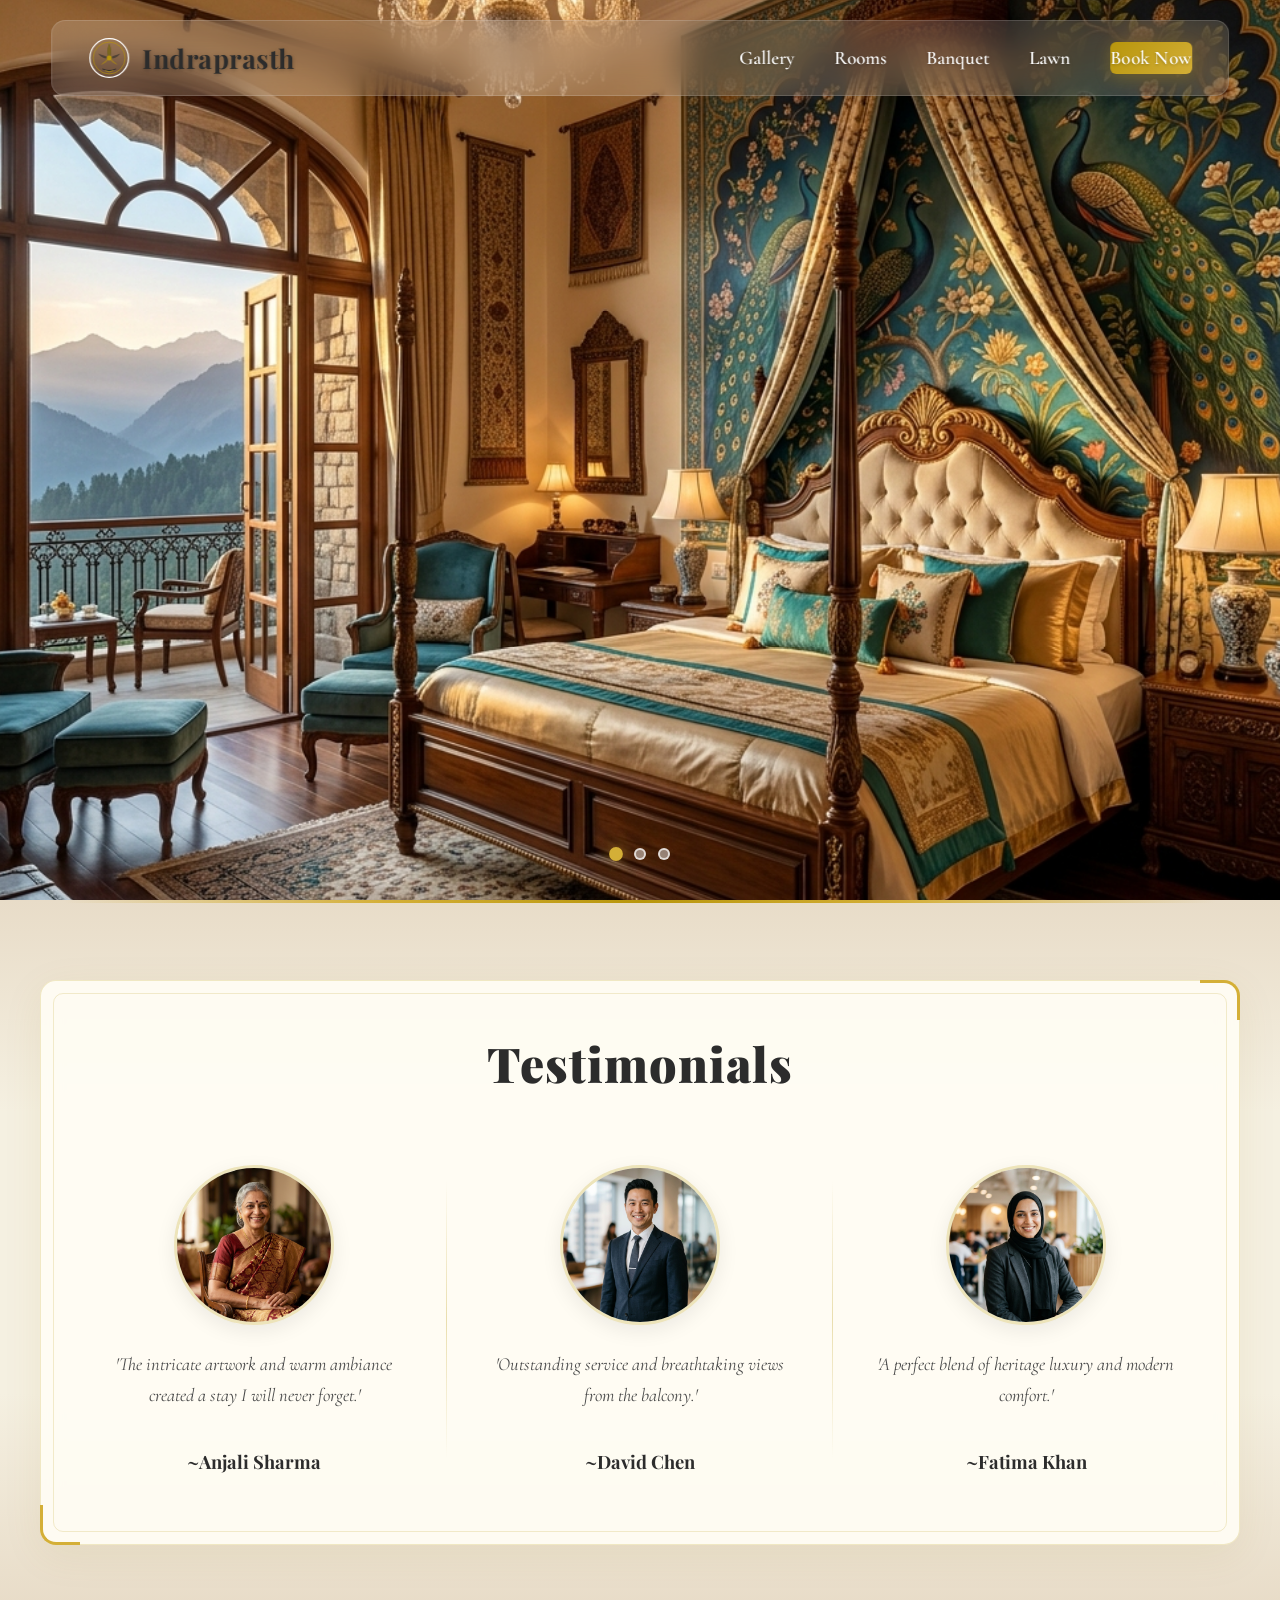
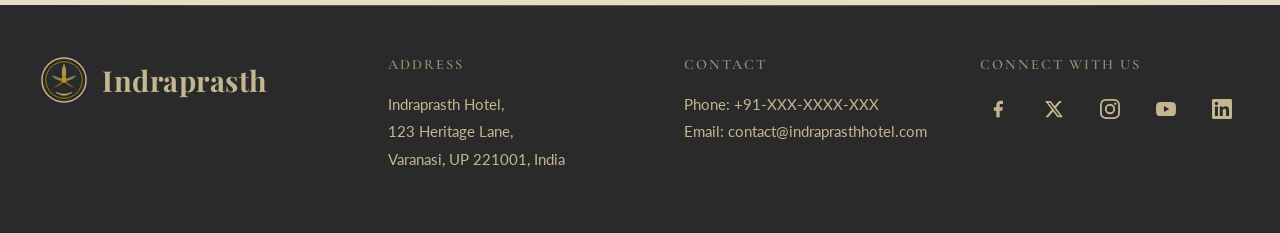
==== index.html @ cf952c45 "first code upload" ====
<!DOCTYPE html>
<html lang="en">
<head>
    <meta charset="UTF-8">
    <meta name="viewport" content="width=device-width, initial-scale=1.0">
    <meta name="description" content="Indraprasth Hotel, Varanasi - Experience heritage luxury with breathtaking views, exquisite rooms and world-class hospitality.">
    <title>Indraprasth Hotel | Heritage Luxury in Varanasi</title>
    <link rel="stylesheet" href="styles.css">
</head>
<body>

    <!-- ============================================
         NAVBAR - Fixed on all pages
         ============================================ -->
    <nav class="navbar navbar-transparent" id="mainNavbar">
        <a href="index.html" class="navbar-logo">
            <!-- Logo Icon - Indraprasth lotus/peacock emblem SVG -->
            <svg class="logo-icon" viewBox="0 0 50 50" fill="none" xmlns="http://www.w3.org/2000/svg">
                <circle cx="25" cy="25" r="23" stroke="#2c2c2c" stroke-width="1.5" fill="none"/>
                <circle cx="25" cy="25" r="19" stroke="#b8960c" stroke-width="0.8" fill="none"/>
                <!-- Lotus petals -->
                <path d="M25 8 C25 8, 20 18, 25 25 C30 18, 25 8, 25 8Z" fill="#2c2c2c" opacity="0.8"/>
                <path d="M25 8 C25 8, 30 18, 25 25 C20 18, 25 8, 25 8Z" fill="#b8960c" opacity="0.5"/>
                <path d="M12 20 C12 20, 20 22, 25 25 C18 28, 12 20, 12 20Z" fill="#2c2c2c" opacity="0.6"/>
                <path d="M38 20 C38 20, 30 22, 25 25 C32 28, 38 20, 38 20Z" fill="#2c2c2c" opacity="0.6"/>
                <path d="M15 33 C15 33, 20 28, 25 25 C22 32, 15 33, 15 33Z" fill="#b8960c" opacity="0.5"/>
                <path d="M35 33 C35 33, 30 28, 25 25 C28 32, 35 33, 35 33Z" fill="#b8960c" opacity="0.5"/>
                <circle cx="25" cy="25" r="3" fill="#b8960c"/>
                <!-- Base arc -->
                <path d="M17 38 Q25 42 33 38" stroke="#2c2c2c" stroke-width="1.2" fill="none"/>
                <path d="M20 40 Q25 43 30 40" stroke="#b8960c" stroke-width="0.8" fill="none"/>
            </svg>
            <span class="logo-text">Indraprasth</span>
        </a>
        <div class="navbar-links" id="navLinks">
            <a href="gallery.html">Gallery</a>
            <a href="rooms.html">Rooms</a>
            <a href="#">Banquet</a>
            <a href="#">Lawn</a>
            <a href="#" class="btn-book-now">Book Now</a>
        </div>
        <div class="navbar-toggle" id="navToggle" onclick="toggleMenu()">
            <span></span>
            <span></span>
            <span></span>
        </div>
    </nav>

    <!-- ============================================
         HERO SECTION - Background Image Slideshow
         ============================================ -->
    <section class="hero" id="hero">
        <div class="hero-slideshow">
            <!-- Hero Background Image 1: Luxury hotel room with peacock mural (hero_bg_1.png) -->
            <div class="hero-slide active">
                <img src="images/hero_bg_1.png" alt="Luxury Hotel Room">
            </div>
            <!-- Hero Background Image 2: Grand hotel lobby with arched corridors (hero_bg_2.png) -->
            <div class="hero-slide">
                <img src="images/hero_bg_2.png" alt="Grand Hotel Lobby">
            </div>
            <!-- Hero Background Image 3: Palace hotel exterior at twilight (hero_bg_3.png) -->
            <div class="hero-slide">
                <img src="images/hero_bg_3.png" alt="Palace Hotel Exterior">
            </div>
        </div>

        <!-- Slide Indicators -->
        <div class="hero-indicators">
            <div class="hero-indicator active" data-slide="0"></div>
            <div class="hero-indicator" data-slide="1"></div>
            <div class="hero-indicator" data-slide="2"></div>
        </div>
    </section>

    <!-- ============================================
         TESTIMONIALS SECTION - Connected below hero
         ============================================ -->
    <section class="testimonials-section" id="testimonials">
        <div class="testimonials-container fade-in-up">
            <!-- Decorative gold corners -->
            <div class="gold-corner top-right"></div>
            <div class="gold-corner bottom-left"></div>

            <h2 class="testimonials-title">Testimonials</h2>

            <div class="testimonials-grid">
                <!-- Testimonial 1 -->
                <div class="testimonial-card">
                    <div class="testimonial-avatar">
                        <!-- Testimonial Image: Anjali Sharma portrait (testimonial_anjali.png) -->
                        <img src="images/testimonial_anjali.png" alt="Anjali Sharma">
                    </div>
                    <p class="testimonial-quote">'The intricate artwork and warm ambiance created a stay I will never forget.'</p>
                    <p class="testimonial-name">~Anjali Sharma</p>
                </div>

                <!-- Testimonial 2 -->
                <div class="testimonial-card">
                    <div class="testimonial-avatar">
                        <!-- Testimonial Image: David Chen portrait (testimonial_david.png) -->
                        <img src="images/testimonial_david.png" alt="David Chen">
                    </div>
                    <p class="testimonial-quote">'Outstanding service and breathtaking views from the balcony.'</p>
                    <p class="testimonial-name">~David Chen</p>
                </div>

                <!-- Testimonial 3 -->
                <div class="testimonial-card">
                    <div class="testimonial-avatar">
                        <!-- Testimonial Image: Fatima Khan portrait (testimonial_fatima.png) -->
                        <img src="images/testimonial_fatima.png" alt="Fatima Khan">
                    </div>
                    <p class="testimonial-quote">'A perfect blend of heritage luxury and modern comfort.'</p>
                    <p class="testimonial-name">~Fatima Khan</p>
                </div>
            </div>
        </div>
    </section>

    <!-- ============================================
         FOOTER
         ============================================ -->
    <footer class="site-footer">
        <div class="footer-divider"></div>
        <div class="footer-content">
            <!-- Footer Logo -->
            <div class="footer-brand">
                <!-- Footer Logo Icon SVG -->
                <svg class="logo-icon" viewBox="0 0 50 50" fill="none" xmlns="http://www.w3.org/2000/svg">
                    <circle cx="25" cy="25" r="23" stroke="#c4b690" stroke-width="1.5" fill="none"/>
                    <circle cx="25" cy="25" r="19" stroke="#b8960c" stroke-width="0.8" fill="none"/>
                    <path d="M25 8 C25 8, 20 18, 25 25 C30 18, 25 8, 25 8Z" fill="#c4b690" opacity="0.8"/>
                    <path d="M25 8 C25 8, 30 18, 25 25 C20 18, 25 8, 25 8Z" fill="#b8960c" opacity="0.5"/>
                    <path d="M12 20 C12 20, 20 22, 25 25 C18 28, 12 20, 12 20Z" fill="#c4b690" opacity="0.6"/>
                    <path d="M38 20 C38 20, 30 22, 25 25 C32 28, 38 20, 38 20Z" fill="#c4b690" opacity="0.6"/>
                    <path d="M15 33 C15 33, 20 28, 25 25 C22 32, 15 33, 15 33Z" fill="#b8960c" opacity="0.5"/>
                    <path d="M35 33 C35 33, 30 28, 25 25 C28 32, 35 33, 35 33Z" fill="#b8960c" opacity="0.5"/>
                    <circle cx="25" cy="25" r="3" fill="#b8960c"/>
                    <path d="M17 38 Q25 42 33 38" stroke="#c4b690" stroke-width="1.2" fill="none"/>
                    <path d="M20 40 Q25 43 30 40" stroke="#b8960c" stroke-width="0.8" fill="none"/>
                </svg>
                <span class="logo-text">Indraprasth</span>
            </div>

            <!-- Address -->
            <div>
                <p class="footer-heading">Address</p>
                <p class="footer-text">
                    Indraprasth Hotel,<br>
                    123 Heritage Lane,<br>
                    Varanasi, UP 221001, India
                </p>
            </div>

            <!-- Contact -->
            <div>
                <p class="footer-heading">Contact</p>
                <p class="footer-text">
                    Phone: +91-XXX-XXXX-XXX<br>
                    Email: <a href="mailto:contact@indraprasthhotel.com">contact@indraprasthhotel.com</a>
                </p>
            </div>

            <!-- Social Icons -->
            <div>
                <p class="footer-heading">Connect With Us</p>
                <div class="footer-social">
                    <!-- Facebook -->
                    <a href="#" aria-label="Facebook">
                        <svg viewBox="0 0 24 24"><path d="M18 2h-3a5 5 0 00-5 5v3H7v4h3v8h4v-8h3l1-4h-4V7a1 1 0 011-1h3z"/></svg>
                    </a>
                    <!-- X (Twitter) -->
                    <a href="#" aria-label="X">
                        <svg viewBox="0 0 24 24"><path d="M18.244 2.25h3.308l-7.227 8.26 8.502 11.24H16.17l-5.214-6.817L4.99 21.75H1.68l7.73-8.835L1.254 2.25H8.08l4.713 6.231zm-1.161 17.52h1.833L7.084 4.126H5.117z"/></svg>
                    </a>
                    <!-- Instagram -->
                    <a href="#" aria-label="Instagram">
                        <svg viewBox="0 0 24 24"><path d="M12 2.163c3.204 0 3.584.012 4.85.07 3.252.148 4.771 1.691 4.919 4.919.058 1.265.069 1.645.069 4.849 0 3.205-.012 3.584-.069 4.849-.149 3.225-1.664 4.771-4.919 4.919-1.266.058-1.644.07-4.85.07-3.204 0-3.584-.012-4.849-.07-3.26-.149-4.771-1.699-4.919-4.92-.058-1.265-.07-1.644-.07-4.849 0-3.204.013-3.583.07-4.849.149-3.227 1.664-4.771 4.919-4.919 1.266-.057 1.645-.069 4.849-.069zM12 0C8.741 0 8.333.014 7.053.072 2.695.272.273 2.69.073 7.052.014 8.333 0 8.741 0 12c0 3.259.014 3.668.072 4.948.2 4.358 2.618 6.78 6.98 6.98C8.333 23.986 8.741 24 12 24c3.259 0 3.668-.014 4.948-.072 4.354-.2 6.782-2.618 6.979-6.98.059-1.28.073-1.689.073-4.948 0-3.259-.014-3.667-.072-4.947-.196-4.354-2.617-6.78-6.979-6.98C15.668.014 15.259 0 12 0zm0 5.838a6.162 6.162 0 100 12.324 6.162 6.162 0 000-12.324zM12 16a4 4 0 110-8 4 4 0 010 8zm6.406-11.845a1.44 1.44 0 100 2.881 1.44 1.44 0 000-2.881z"/></svg>
                    </a>
                    <!-- YouTube -->
                    <a href="#" aria-label="YouTube">
                        <svg viewBox="0 0 24 24"><path d="M23.498 6.186a3.016 3.016 0 00-2.122-2.136C19.505 3.545 12 3.545 12 3.545s-7.505 0-9.377.505A3.017 3.017 0 00.502 6.186C0 8.07 0 12 0 12s0 3.93.502 5.814a3.016 3.016 0 002.122 2.136c1.871.505 9.376.505 9.376.505s7.505 0 9.377-.505a3.015 3.015 0 002.122-2.136C24 15.93 24 12 24 12s0-3.93-.502-5.814zM9.545 15.568V8.432L15.818 12l-6.273 3.568z"/></svg>
                    </a>
                    <!-- LinkedIn -->
                    <a href="#" aria-label="LinkedIn">
                        <svg viewBox="0 0 24 24"><path d="M20.447 20.452h-3.554v-5.569c0-1.328-.027-3.037-1.852-3.037-1.853 0-2.136 1.445-2.136 2.939v5.667H9.351V9h3.414v1.561h.046c.477-.9 1.637-1.85 3.37-1.85 3.601 0 4.267 2.37 4.267 5.455v6.286zM5.337 7.433a2.062 2.062 0 01-2.063-2.065 2.064 2.064 0 112.063 2.065zm1.782 13.019H3.555V9h3.564v11.452zM22.225 0H1.771C.792 0 0 .774 0 1.729v20.542C0 23.227.792 24 1.771 24h20.451C23.2 24 24 23.227 24 22.271V1.729C24 .774 23.2 0 22.222 0h.003z"/></svg>
                    </a>
                </div>
            </div>
        </div>
    </footer>

    <!-- ============================================
         SCRIPTS
         ============================================ -->
    <script>
        // ---- Hero Slideshow ----
        const slides = document.querySelectorAll('.hero-slide');
        const indicators = document.querySelectorAll('.hero-indicator');
        let currentSlide = 0;
        let slideInterval;

        function goToSlide(index) {
            // Reset animation on current slide image
            const currentImg = slides[currentSlide].querySelector('img');
            if (currentImg) currentImg.style.animation = 'none';

            slides[currentSlide].classList.remove('active');
            indicators[currentSlide].classList.remove('active');

            currentSlide = index;

            slides[currentSlide].classList.add('active');
            indicators[currentSlide].classList.add('active');

            // Re-trigger zoom animation on new slide image
            const newImg = slides[currentSlide].querySelector('img');
            if (newImg) {
                void newImg.offsetWidth;
                newImg.style.animation = '';
            }
        }

        function nextSlide() {
            goToSlide((currentSlide + 1) % slides.length);
        }

        function startSlideshow() {
            slideInterval = setInterval(nextSlide, 6000);
        }

        // Click on indicators
        indicators.forEach((indicator, index) => {
            indicator.addEventListener('click', () => {
                clearInterval(slideInterval);
                goToSlide(index);
                startSlideshow();
            });
        });

        startSlideshow();

        // ---- Navbar scroll effect (transparent on landing page) ----
        const navbar = document.getElementById('mainNavbar');
        window.addEventListener('scroll', () => {
            if (window.scrollY > 80) {
                navbar.classList.add('scrolled');
                navbar.classList.remove('navbar-transparent');
            } else {
                navbar.classList.remove('scrolled');
                navbar.classList.add('navbar-transparent');
            }
        });

        // ---- Mobile menu toggle ----
        function toggleMenu() {
            document.getElementById('navLinks').classList.toggle('open');
        }

        // Close menu on link click (mobile)
        document.querySelectorAll('.navbar-links a').forEach(link => {
            link.addEventListener('click', () => {
                document.getElementById('navLinks').classList.remove('open');
            });
        });

        // ---- Fade-in-up on scroll ----
        const fadeElements = document.querySelectorAll('.fade-in-up');
        const observer = new IntersectionObserver((entries) => {
            entries.forEach(entry => {
                if (entry.isIntersecting) {
                    entry.target.classList.add('visible');
                }
            });
        }, { threshold: 0.15 });

        fadeElements.forEach(el => observer.observe(el));
    </script>

</body>
</html>
---- styles.css ----
/* ============================================
   INDRAPRASTH HOTEL - MAIN STYLESHEET
   Color Palette: Gold (#b8960c), Cream (#f5f0e1),
   Dark Gold (#8a6d0b), Warm White (#fffdf5)
   ============================================ */

@import url('https://fonts.googleapis.com/css2?family=Playfair+Display:ital,wght@0,400;0,700;0,900;1,400&family=Cormorant+Garamond:ital,wght@0,400;0,600;0,700;1,400&family=Lato:wght@300;400;700&display=swap');

/* ---- CSS Reset & Base ---- */
*, *::before, *::after {
    margin: 0;
    padding: 0;
    box-sizing: border-box;
}

html {
    scroll-behavior: smooth;
}

body {
    font-family: 'Lato', sans-serif;
    color: #3a3a3a;
    background-color: #f5f0e1;
    overflow-x: hidden;
}

a {
    text-decoration: none;
    color: inherit;
}

ul {
    list-style: none;
}

img {
    max-width: 100%;
    display: block;
}

/* ============================================
   NAVBAR - Fixed, Glassmorphism Style
   ============================================ */
.navbar {
    position: fixed;
    top: 20px;
    left: 50%;
    transform: translateX(-50%);
    width: 92%;
    max-width: 1400px;
    display: flex;
    align-items: center;
    justify-content: space-between;
    padding: 16px 36px;
    background: rgba(255, 253, 245, 0.88);
    backdrop-filter: blur(18px);
    -webkit-backdrop-filter: blur(18px);
    border-radius: 14px;
    border: 1px solid rgba(184, 150, 12, 0.15);
    box-shadow: 0 8px 32px rgba(138, 109, 11, 0.10),
                0 2px 8px rgba(0, 0, 0, 0.04);
    z-index: 1000;
    transition: all 0.4s ease;
}

/* Transparent navbar for landing page hero */
.navbar-transparent {
    background: rgba(255, 253, 245, 0.15);
    border: 1px solid rgba(255, 255, 255, 0.15);
    box-shadow: none;
}

.navbar-transparent .logo-text {
    color: #fff;
    text-shadow: 0 1px 4px rgba(0,0,0,0.3);
}

.navbar-transparent .navbar-links a {
    color: #fff;
    text-shadow: 0 1px 3px rgba(0,0,0,0.25);
}

.navbar-transparent .navbar-links a:hover {
    color: #d4af37;
}

.navbar-transparent .logo-icon circle:first-child {
    stroke: #fff;
}

.navbar-transparent .navbar-toggle span {
    background: #fff;
}

.navbar.scrolled {
    top: 10px;
    padding: 12px 36px;
    background: rgba(255, 253, 245, 0.95);
    box-shadow: 0 12px 40px rgba(138, 109, 11, 0.15);
    border: 1px solid rgba(184, 150, 12, 0.15);
}

/* When transparent navbar scrolls, restore dark text */
.navbar.scrolled .logo-text {
    color: #2c2c2c;
    text-shadow: none;
}

.navbar.scrolled .navbar-links a {
    color: #3a3a3a;
    text-shadow: none;
}

.navbar.scrolled .navbar-links a:hover {
    color: #b8960c;
}

.navbar.scrolled .logo-icon circle:first-child {
    stroke: #2c2c2c;
}

.navbar.scrolled .navbar-toggle span {
    background: #3a3a3a;
}

.navbar-logo {
    display: flex;
    align-items: center;
    gap: 12px;
}

.navbar-logo .logo-icon {
    width: 42px;
    height: 42px;
}

.navbar-logo .logo-text {
    font-family: 'Playfair Display', serif;
    font-size: 1.65rem;
    font-weight: 700;
    color: #2c2c2c;
    letter-spacing: 0.5px;
}

.navbar-links {
    display: flex;
    align-items: center;
    gap: 40px;
}

.navbar-links a {
    font-family: 'Cormorant Garamond', serif;
    font-size: 1.2rem;
    font-weight: 600;
    color: #3a3a3a;
    position: relative;
    padding: 4px 0;
    transition: color 0.3s ease;
}

.navbar-links a::after {
    content: '';
    position: absolute;
    bottom: -2px;
    left: 0;
    width: 0;
    height: 2px;
    background: linear-gradient(90deg, #b8960c, #d4af37);
    transition: width 0.35s ease;
}

.navbar-links a:hover {
    color: #b8960c;
}

.navbar-links a:hover::after {
    width: 100%;
}

.navbar-links a.active {
    color: #b8960c;
}

.navbar-links a.active::after {
    width: 100%;
}

.btn-book-now {
    font-family: 'Cormorant Garamond', serif;
    font-size: 1.15rem;
    font-weight: 700;
    padding: 12px 32px;
    background: linear-gradient(135deg, #b8960c, #d4af37);
    color: #fff;
    border: none;
    border-radius: 6px;
    cursor: pointer;
    letter-spacing: 0.5px;
    transition: all 0.35s ease;
    box-shadow: 0 4px 15px rgba(184, 150, 12, 0.3);
}

.btn-book-now:hover {
    background: linear-gradient(135deg, #8a6d0b, #b8960c);
    box-shadow: 0 6px 22px rgba(184, 150, 12, 0.45);
    transform: translateY(-2px);
}

/* Mobile menu toggle */
.navbar-toggle {
    display: none;
    flex-direction: column;
    gap: 5px;
    cursor: pointer;
    padding: 5px;
}

.navbar-toggle span {
    display: block;
    width: 26px;
    height: 2.5px;
    background: #3a3a3a;
    border-radius: 2px;
    transition: all 0.3s ease;
}

/* ============================================
   HERO SECTION - Full Screen Slideshow
   ============================================ */
.hero {
    position: relative;
    width: 100%;
    height: 100vh;
    overflow: hidden;
}

.hero-slideshow {
    position: absolute;
    top: 0;
    left: 0;
    width: 100%;
    height: 100%;
}

.hero-slide {
    position: absolute;
    top: 0;
    left: 0;
    width: 100%;
    height: 100%;
    opacity: 0;
    transition: opacity 1.5s ease-in-out;
    overflow: hidden;
}

.hero-slide img {
    width: 100%;
    height: 100%;
    object-fit: cover;
    object-position: center;
    display: block;
}

.hero-slide.active {
    opacity: 1;
}

/* Subtle zoom animation on active slide */
.hero-slide.active img {
    animation: heroZoom 8s ease-in-out forwards;
}

@keyframes heroZoom {
    0% { transform: scale(1); }
    100% { transform: scale(1.06); }
}

/* Slide indicators */
.hero-indicators {
    position: absolute;
    bottom: 40px;
    left: 50%;
    transform: translateX(-50%);
    display: flex;
    gap: 12px;
    z-index: 10;
}

.hero-indicator {
    width: 12px;
    height: 12px;
    border-radius: 50%;
    background: rgba(255, 255, 255, 0.45);
    border: 2px solid rgba(255, 255, 255, 0.7);
    cursor: pointer;
    transition: all 0.4s ease;
}

.hero-indicator.active {
    background: #d4af37;
    border-color: #d4af37;
    box-shadow: 0 0 12px rgba(212, 175, 55, 0.5);
    transform: scale(1.15);
}

/* ============================================
   TESTIMONIALS SECTION
   ============================================ */
.testimonials-section {
    position: relative;
    padding: 80px 0 60px;
    background: linear-gradient(180deg, #e8dcc8 0%, #f5f0e1 30%, #f5f0e1 70%, #e8dcc8 100%);
    overflow: hidden;
}

/* Gold decorative lines */
.testimonials-section::before {
    content: '';
    position: absolute;
    top: 0;
    left: 0;
    right: 0;
    height: 3px;
    background: linear-gradient(90deg, transparent 5%, #d4af37 30%, #b8960c 50%, #d4af37 70%, transparent 95%);
}

.testimonials-container {
    max-width: 1200px;
    margin: 0 auto;
    padding: 50px 40px;
    background: rgba(255, 253, 245, 0.92);
    backdrop-filter: blur(10px);
    border-radius: 16px;
    border: 1px solid rgba(184, 150, 12, 0.2);
    box-shadow: 0 10px 40px rgba(138, 109, 11, 0.08);
    position: relative;
}

/* Inner decorative border */
.testimonials-container::after {
    content: '';
    position: absolute;
    top: 12px;
    left: 12px;
    right: 12px;
    bottom: 12px;
    border: 1px solid rgba(184, 150, 12, 0.18);
    border-radius: 10px;
    pointer-events: none;
}

.testimonials-title {
    font-family: 'Playfair Display', serif;
    font-size: 3rem;
    font-weight: 900;
    color: #2c2c2c;
    text-align: center;
    margin-bottom: 50px;
    letter-spacing: 1px;
}

.testimonials-grid {
    display: grid;
    grid-template-columns: repeat(3, 1fr);
    gap: 40px;
    position: relative;
    z-index: 1;
}

.testimonial-card {
    text-align: center;
    padding: 20px;
}

.testimonial-avatar {
    width: 160px;
    height: 160px;
    border-radius: 50%;
    margin: 0 auto 24px;
    overflow: hidden;
    border: 3px solid rgba(184, 150, 12, 0.25);
    box-shadow: 0 6px 20px rgba(0, 0, 0, 0.08);
    transition: transform 0.4s ease, box-shadow 0.4s ease;
}

.testimonial-avatar:hover {
    transform: scale(1.05);
    box-shadow: 0 8px 30px rgba(184, 150, 12, 0.2);
}

.testimonial-avatar img {
    width: 100%;
    height: 100%;
    object-fit: cover;
}

.testimonial-quote {
    font-family: 'Cormorant Garamond', serif;
    font-size: 1.15rem;
    font-style: italic;
    color: #4a4a4a;
    line-height: 1.7;
    margin-bottom: 20px;
    min-height: 80px;
}

.testimonial-name {
    font-family: 'Playfair Display', serif;
    font-size: 1.15rem;
    font-weight: 700;
    color: #2c2c2c;
}

/* Vertical dividers between testimonials */
.testimonials-grid .testimonial-card:not(:last-child) {
    position: relative;
}

.testimonials-grid .testimonial-card:not(:last-child)::after {
    content: '';
    position: absolute;
    top: 10%;
    right: -20px;
    height: 80%;
    width: 1px;
    background: linear-gradient(180deg, transparent, rgba(184, 150, 12, 0.3), transparent);
}

/* ============================================
   GALLERY PAGE
   ============================================ */
.page-content {
    padding-top: 120px;
    min-height: 100vh;
    background: linear-gradient(180deg, #e8dcc8 0%, #f5f0e1 15%, #f5f0e1 85%, #e8dcc8 100%);
}

.gallery-section {
    max-width: 1300px;
    margin: 0 auto;
    padding: 30px 40px 60px;
}

.gallery-container {
    background: rgba(255, 253, 245, 0.92);
    backdrop-filter: blur(10px);
    border-radius: 16px;
    border: 1px solid rgba(184, 150, 12, 0.2);
    box-shadow: 0 10px 40px rgba(138, 109, 11, 0.08);
    padding: 30px;
}

.gallery-grid {
    display: grid;
    grid-template-columns: repeat(2, 1fr);
    gap: 24px;
}

.gallery-item {
    border-radius: 10px;
    overflow: hidden;
    border: 2px solid rgba(184, 150, 12, 0.18);
    box-shadow: 0 4px 16px rgba(0, 0, 0, 0.06);
    transition: transform 0.4s ease, box-shadow 0.4s ease;
    cursor: pointer;
    position: relative;
}

.gallery-item::after {
    content: '';
    position: absolute;
    top: 0;
    left: 0;
    width: 100%;
    height: 100%;
    background: linear-gradient(180deg, transparent 60%, rgba(0, 0, 0, 0.25));
    opacity: 0;
    transition: opacity 0.4s ease;
}

.gallery-item:hover {
    transform: translateY(-4px) scale(1.01);
    box-shadow: 0 12px 35px rgba(184, 150, 12, 0.18);
}

.gallery-item:hover::after {
    opacity: 1;
}

.gallery-item img {
    width: 100%;
    height: 320px;
    object-fit: cover;
    transition: transform 0.5s ease;
}

.gallery-item:hover img {
    transform: scale(1.05);
}

/* ============================================
   ROOMS PAGE
   ============================================ */
.rooms-section {
    max-width: 1200px;
    margin: 0 auto;
    padding: 30px 40px 60px;
}

.rooms-title {
    font-family: 'Playfair Display', serif;
    font-size: 3rem;
    font-weight: 900;
    color: #2c2c2c;
    text-align: center;
    margin-bottom: 16px;
    letter-spacing: 1px;
}

.rooms-subtitle {
    font-family: 'Cormorant Garamond', serif;
    font-size: 1.25rem;
    color: #6a6a6a;
    text-align: center;
    margin-bottom: 50px;
    font-style: italic;
}

.rooms-grid {
    display: grid;
    grid-template-columns: repeat(2, 1fr);
    gap: 40px;
}

.room-card {
    background: rgba(255, 253, 245, 0.95);
    border-radius: 16px;
    border: 1px solid rgba(184, 150, 12, 0.2);
    box-shadow: 0 8px 30px rgba(138, 109, 11, 0.08);
    overflow: hidden;
    transition: transform 0.4s ease, box-shadow 0.4s ease;
}

.room-card:hover {
    transform: translateY(-6px);
    box-shadow: 0 16px 50px rgba(138, 109, 11, 0.15);
}

.room-card-image {
    width: 100%;
    height: 280px;
    overflow: hidden;
    position: relative;
}

.room-card-image img {
    width: 100%;
    height: 100%;
    object-fit: cover;
    transition: transform 0.5s ease;
}

.room-card:hover .room-card-image img {
    transform: scale(1.06);
}

/* Room type badge */
.room-type-badge {
    position: absolute;
    top: 16px;
    right: 16px;
    padding: 6px 18px;
    background: linear-gradient(135deg, #b8960c, #d4af37);
    color: #fff;
    font-family: 'Cormorant Garamond', serif;
    font-size: 0.95rem;
    font-weight: 700;
    border-radius: 20px;
    letter-spacing: 0.5px;
    box-shadow: 0 3px 10px rgba(184, 150, 12, 0.3);
}

.room-card-content {
    padding: 28px 30px 32px;
}

.room-card-title {
    font-family: 'Playfair Display', serif;
    font-size: 1.6rem;
    font-weight: 700;
    color: #2c2c2c;
    margin-bottom: 14px;
}

.room-card-description {
    font-family: 'Lato', sans-serif;
    font-size: 1rem;
    color: #5a5a5a;
    line-height: 1.75;
    margin-bottom: 20px;
}

.room-card-features {
    display: flex;
    flex-wrap: wrap;
    gap: 10px;
    margin-bottom: 24px;
}

.room-feature {
    display: flex;
    align-items: center;
    gap: 6px;
    padding: 5px 14px;
    background: rgba(184, 150, 12, 0.08);
    border-radius: 20px;
    font-size: 0.85rem;
    color: #6a6a6a;
    border: 1px solid rgba(184, 150, 12, 0.15);
}

.room-feature svg {
    width: 14px;
    height: 14px;
    fill: none;
    stroke: #b8960c;
    stroke-width: 1.8;
    stroke-linecap: round;
    stroke-linejoin: round;
}

/* ============================================
   FOOTER
   ============================================ */
.site-footer {
    background: #2a2a2a;
    color: #c4b690;
    padding: 0;
}

.footer-divider {
    width: 100%;
    height: 1px;
    background: linear-gradient(90deg, transparent 2%, rgba(196, 182, 144, 0.3) 20%, rgba(196, 182, 144, 0.4) 50%, rgba(196, 182, 144, 0.3) 80%, transparent 98%);
}

.footer-content {
    max-width: 1300px;
    margin: 0 auto;
    padding: 50px 40px 60px;
    display: grid;
    grid-template-columns: 1.2fr 1fr 1fr 1fr;
    gap: 40px;
    align-items: start;
}

.footer-brand {
    display: flex;
    align-items: center;
    gap: 14px;
}

.footer-brand .logo-icon {
    width: 48px;
    height: 48px;
}

.footer-brand .logo-text {
    font-family: 'Playfair Display', serif;
    font-size: 1.8rem;
    font-weight: 700;
    color: #c4b690;
    letter-spacing: 0.5px;
}

.footer-heading {
    font-family: 'Cormorant Garamond', serif;
    font-size: 0.9rem;
    font-weight: 600;
    color: rgba(196, 182, 144, 0.7);
    letter-spacing: 2px;
    text-transform: uppercase;
    margin-bottom: 18px;
}

.footer-text {
    font-family: 'Lato', sans-serif;
    font-size: 0.95rem;
    color: #c4b690;
    line-height: 1.8;
}

.footer-text a {
    color: #c4b690;
    transition: color 0.3s ease;
}

.footer-text a:hover {
    color: #d4af37;
}

.footer-social {
    display: flex;
    gap: 20px;
    margin-top: 6px;
}

.footer-social a {
    display: flex;
    align-items: center;
    justify-content: center;
    width: 36px;
    height: 36px;
    color: #c4b690;
    transition: color 0.3s ease, transform 0.3s ease;
}

.footer-social a:hover {
    color: #d4af37;
    transform: translateY(-2px);
}

.footer-social a svg {
    width: 20px;
    height: 20px;
    fill: currentColor;
}

/* Decorative star in footer bottom-right */
.footer-star {
    position: absolute;
    bottom: 20px;
    right: 30px;
    opacity: 0.3;
}

.footer-bottom-section {
    position: relative;
    padding-bottom: 30px;
}

@media (max-width: 992px) {
    .footer-content {
        grid-template-columns: 1fr 1fr;
        gap: 30px;
    }
}

@media (max-width: 600px) {
    .footer-content {
        grid-template-columns: 1fr;
        gap: 28px;
        padding: 35px 24px 45px;
    }
}

/* ============================================
   LIGHTBOX OVERLAY (Gallery)
   ============================================ */
.lightbox-overlay {
    position: fixed;
    top: 0;
    left: 0;
    width: 100%;
    height: 100%;
    background: rgba(0, 0, 0, 0.85);
    z-index: 2000;
    display: flex;
    align-items: center;
    justify-content: center;
    opacity: 0;
    visibility: hidden;
    transition: all 0.4s ease;
}

.lightbox-overlay.active {
    opacity: 1;
    visibility: visible;
}

.lightbox-image {
    max-width: 85%;
    max-height: 85vh;
    border-radius: 12px;
    box-shadow: 0 20px 60px rgba(0, 0, 0, 0.4);
    transform: scale(0.9);
    transition: transform 0.4s ease;
}

.lightbox-overlay.active .lightbox-image {
    transform: scale(1);
}

.lightbox-close {
    position: absolute;
    top: 30px;
    right: 40px;
    width: 44px;
    height: 44px;
    background: rgba(255, 255, 255, 0.15);
    border: none;
    border-radius: 50%;
    cursor: pointer;
    display: flex;
    align-items: center;
    justify-content: center;
    transition: background 0.3s ease;
}

.lightbox-close:hover {
    background: rgba(255, 255, 255, 0.3);
}

.lightbox-close svg {
    width: 22px;
    height: 22px;
    stroke: #fff;
    stroke-width: 2.5;
}

/* ============================================
   RESPONSIVE
   ============================================ */
@media (max-width: 992px) {
    .navbar {
        width: 95%;
        padding: 14px 24px;
    }

    .navbar-links {
        position: fixed;
        top: 0;
        right: -100%;
        width: 280px;
        height: 100vh;
        background: rgba(255, 253, 245, 0.98);
        flex-direction: column;
        align-items: flex-start;
        padding: 100px 40px 40px;
        gap: 28px;
        transition: right 0.4s ease;
        box-shadow: -8px 0 30px rgba(0, 0, 0, 0.1);
    }

    .navbar-links.open {
        right: 0;
    }

    .navbar-toggle {
        display: flex;
    }

    .testimonials-grid {
        grid-template-columns: 1fr;
        gap: 30px;
    }

    .testimonials-grid .testimonial-card:not(:last-child)::after {
        display: none;
    }

    .gallery-grid {
        grid-template-columns: 1fr;
    }

    .rooms-grid {
        grid-template-columns: 1fr;
    }
}

@media (max-width: 600px) {
    .navbar {
        top: 10px;
        width: 96%;
        padding: 12px 18px;
    }

    .navbar-logo .logo-text {
        font-size: 1.3rem;
    }

    .testimonials-title,
    .rooms-title {
        font-size: 2.2rem;
    }

    .hero-indicators {
        bottom: 25px;
    }

    .gallery-item img {
        height: 220px;
    }

    .room-card-image {
        height: 200px;
    }
}

/* ============================================
   PAGE TRANSITION ANIMATIONS
   ============================================ */
.fade-in-up {
    opacity: 0;
    transform: translateY(30px);
    transition: opacity 0.7s ease, transform 0.7s ease;
}

.fade-in-up.visible {
    opacity: 1;
    transform: translateY(0);
}

/* Decorative gold corner accents used on containers */
.gold-corner {
    position: absolute;
    width: 40px;
    height: 40px;
}

.gold-corner.top-right {
    top: -1px;
    right: -1px;
    border-top: 3px solid #d4af37;
    border-right: 3px solid #d4af37;
    border-top-right-radius: 16px;
}

.gold-corner.bottom-left {
    bottom: -1px;
    left: -1px;
    border-bottom: 3px solid #d4af37;
    border-left: 3px solid #d4af37;
    border-bottom-left-radius: 16px;
}
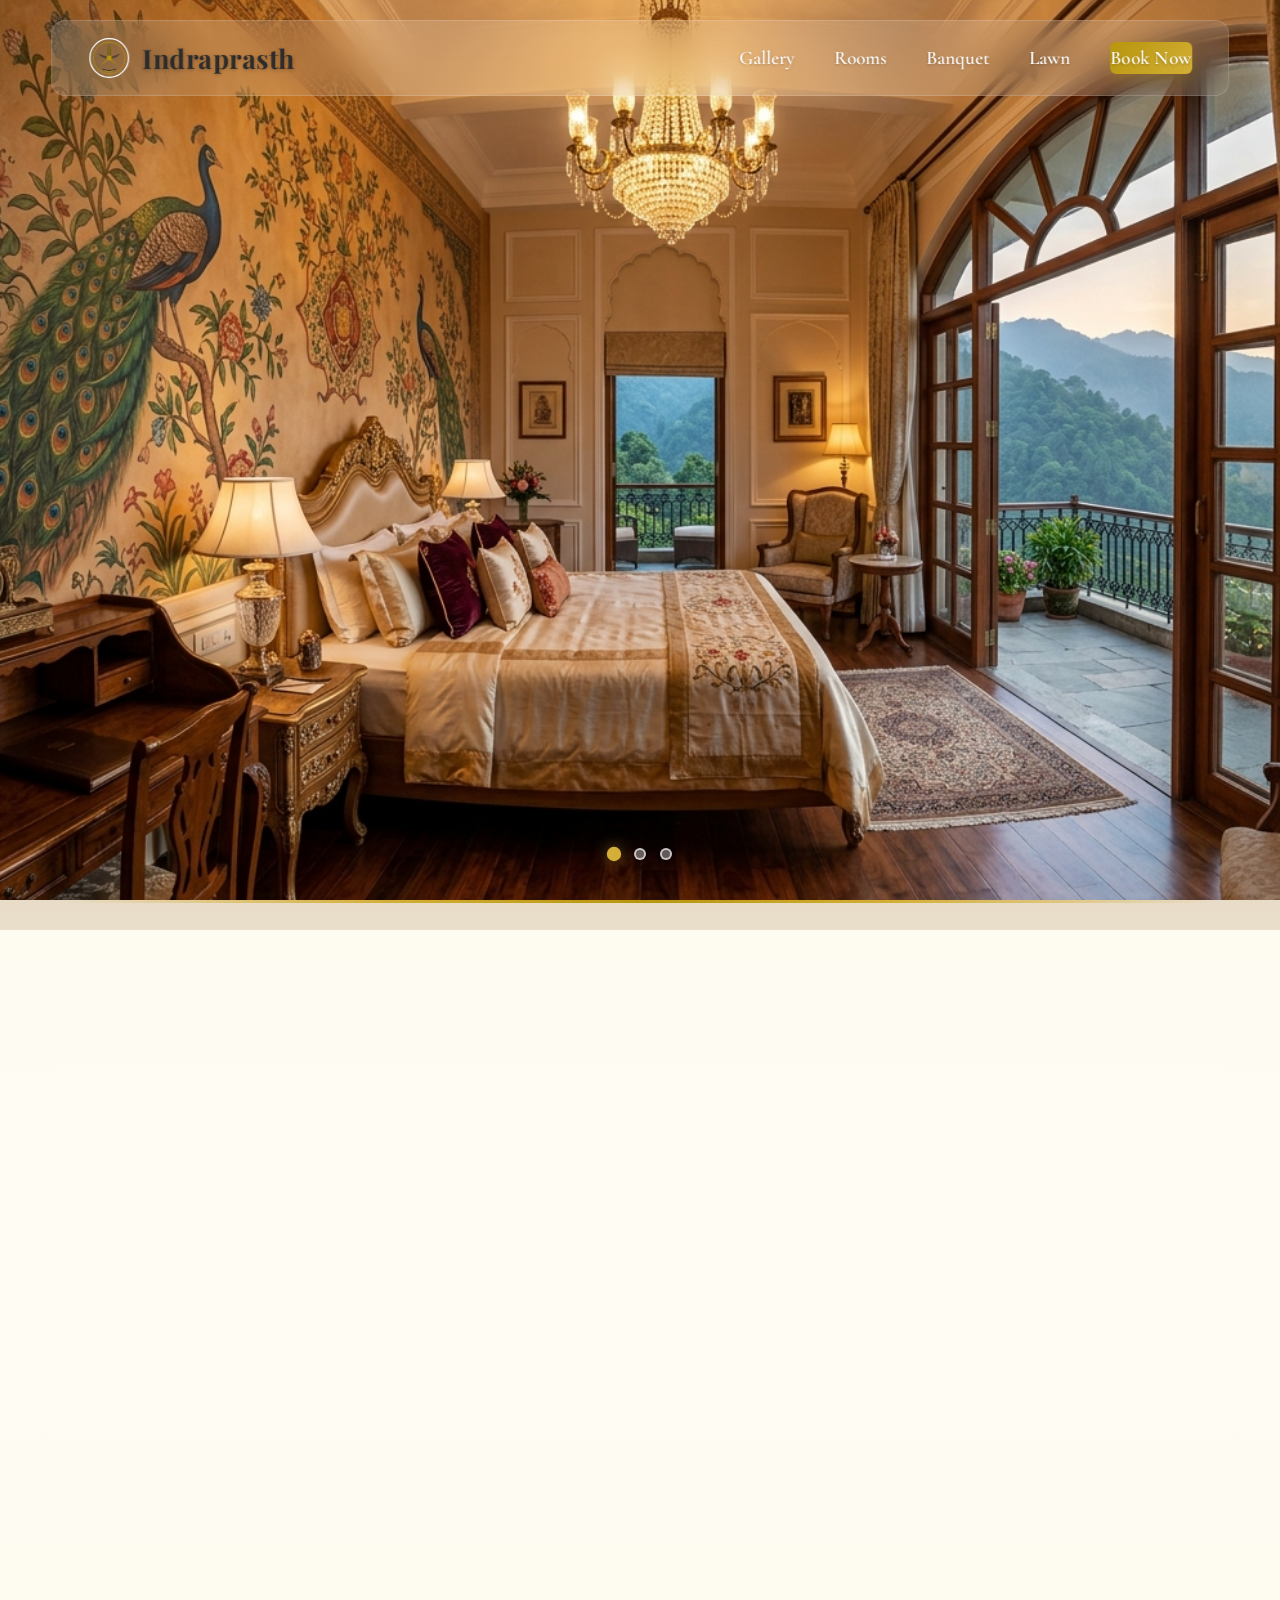
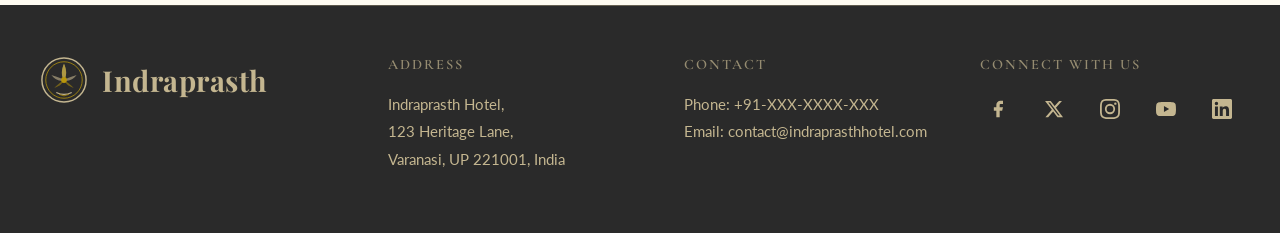
==== commit 1b6a5ddf: "fixed the slider and the text color in nav" ====
--- a/index.html
+++ b/index.html
@@ -195,42 +195,56 @@
          SCRIPTS
          ============================================ -->
     <script>
-        // ---- Hero Slideshow ----
+        // ---- Hero Sliding Carousel ----
+        const slideshow = document.querySelector('.hero-slideshow');
         const slides = document.querySelectorAll('.hero-slide');
         const indicators = document.querySelectorAll('.hero-indicator');
+        const totalSlides = slides.length;
         let currentSlide = 0;
         let slideInterval;
 
         function goToSlide(index) {
-            // Reset animation on current slide image
-            const currentImg = slides[currentSlide].querySelector('img');
-            if (currentImg) currentImg.style.animation = 'none';
-
+            // Remove active from current slide (resets zoom)
             slides[currentSlide].classList.remove('active');
             indicators[currentSlide].classList.remove('active');
 
+            // Reset the zoom on the previous slide image instantly
+            const prevImg = slides[currentSlide].querySelector('img');
+            if (prevImg) prevImg.style.transform = 'scale(1)';
+
             currentSlide = index;
 
+            // Slide the track to the correct position
+            const offset = -(currentSlide * (100 / totalSlides));
+            slideshow.style.transform = `translateX(${offset}%)`;
+
+            // Mark the new slide as active (triggers zoom via CSS)
             slides[currentSlide].classList.add('active');
             indicators[currentSlide].classList.add('active');
 
-            // Re-trigger zoom animation on new slide image
+            // Re-trigger zoom: briefly reset then apply
             const newImg = slides[currentSlide].querySelector('img');
             if (newImg) {
-                void newImg.offsetWidth;
-                newImg.style.animation = '';
+                newImg.style.transition = 'none';
+                newImg.style.transform = 'scale(1)';
+                requestAnimationFrame(() => {
+                    requestAnimationFrame(() => {
+                        newImg.style.transition = 'transform 6s ease-out';
+                        newImg.style.transform = 'scale(1.03)';
+                    });
+                });
             }
         }
 
         function nextSlide() {
-            goToSlide((currentSlide + 1) % slides.length);
+            goToSlide((currentSlide + 1) % totalSlides);
         }
 
         function startSlideshow() {
             slideInterval = setInterval(nextSlide, 6000);
         }
 
-        // Click on indicators
+        // Click on indicators — jump to that slide
         indicators.forEach((indicator, index) => {
             indicator.addEventListener('click', () => {
                 clearInterval(slideInterval);
@@ -238,6 +252,14 @@
                 startSlideshow();
             });
         });
+
+        // Initialize first slide zoom
+        slides[0].classList.add('active');
+        const firstImg = slides[0].querySelector('img');
+        if (firstImg) {
+            firstImg.style.transition = 'transform 6s ease-out';
+            firstImg.style.transform = 'scale(1.03)';
+        }
 
         startSlideshow();
 
--- a/styles.css
+++ b/styles.css
@@ -225,7 +225,7 @@
 }
 
 /* ============================================
-   HERO SECTION - Full Screen Slideshow
+   HERO SECTION - Horizontal Sliding Carousel
    ============================================ */
 .hero {
     position: relative;
@@ -235,22 +235,19 @@
 }
 
 .hero-slideshow {
-    position: absolute;
-    top: 0;
-    left: 0;
-    width: 100%;
+    display: flex;
+    width: 300%; /* 3 slides × 100% each */
     height: 100%;
+    transition: transform 0.9s cubic-bezier(0.25, 0.46, 0.45, 0.94);
 }
 
 .hero-slide {
-    position: absolute;
-    top: 0;
-    left: 0;
-    width: 100%;
+    width: 33.333333%;
     height: 100%;
-    opacity: 0;
-    transition: opacity 1.5s ease-in-out;
+    flex-shrink: 0;
     overflow: hidden;
+    position: relative;
+    background: #1a1510;
 }
 
 .hero-slide img {
@@ -259,20 +256,12 @@
     object-fit: cover;
     object-position: center;
     display: block;
-}
-
-.hero-slide.active {
-    opacity: 1;
+    transition: transform 6s ease-out;
 }
 
 /* Subtle zoom animation on active slide */
 .hero-slide.active img {
-    animation: heroZoom 8s ease-in-out forwards;
-}
-
-@keyframes heroZoom {
-    0% { transform: scale(1); }
-    100% { transform: scale(1.06); }
+    transform: scale(1.03);
 }
 
 /* Slide indicators */
@@ -282,7 +271,7 @@
     left: 50%;
     transform: translateX(-50%);
     display: flex;
-    gap: 12px;
+    gap: 14px;
     z-index: 10;
 }
 
@@ -290,17 +279,22 @@
     width: 12px;
     height: 12px;
     border-radius: 50%;
-    background: rgba(255, 255, 255, 0.45);
-    border: 2px solid rgba(255, 255, 255, 0.7);
+    background: rgba(255, 255, 255, 0.35);
+    border: 2px solid rgba(255, 255, 255, 0.65);
     cursor: pointer;
     transition: all 0.4s ease;
+}
+
+.hero-indicator:hover {
+    background: rgba(255, 255, 255, 0.6);
+    transform: scale(1.15);
 }
 
 .hero-indicator.active {
     background: #d4af37;
     border-color: #d4af37;
     box-shadow: 0 0 12px rgba(212, 175, 55, 0.5);
-    transform: scale(1.15);
+    transform: scale(1.2);
 }
 
 /* ============================================
@@ -846,6 +840,11 @@
         right: 0;
     }
 
+    .navbar-transparent .navbar-links a:not(.btn-book-now) {
+        color: #3a3a3a;
+        text-shadow: none;
+    }
+
     .navbar-toggle {
         display: flex;
     }
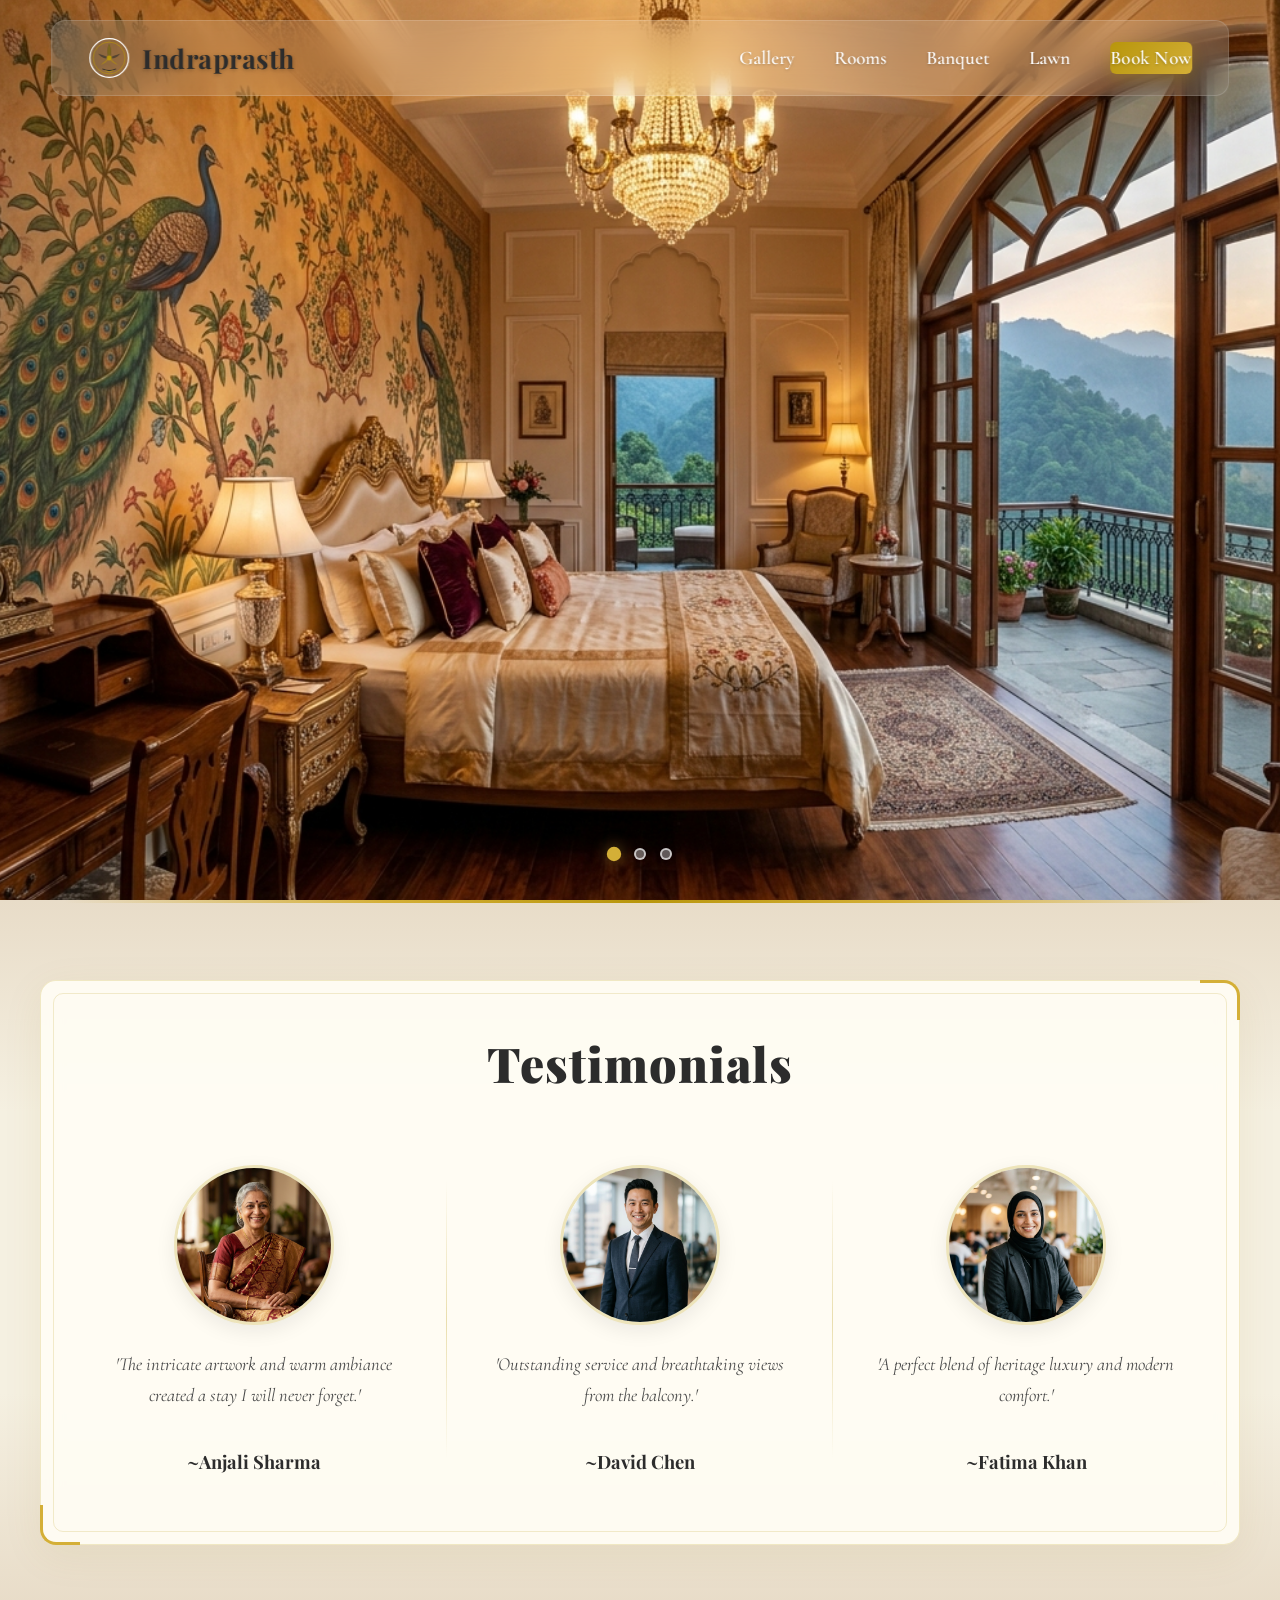
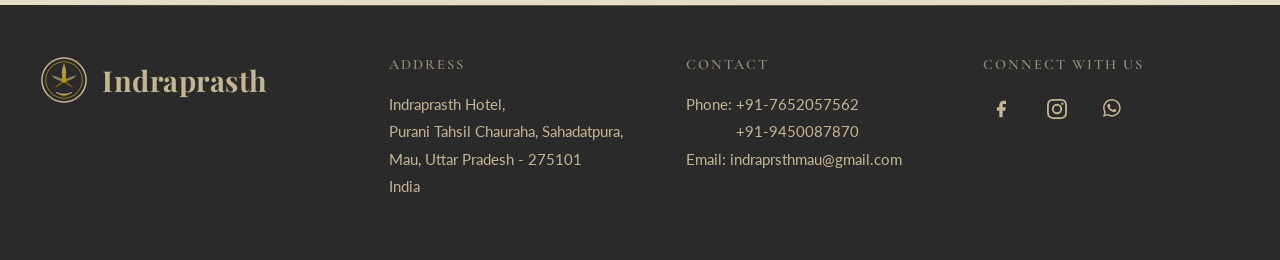
==== commit 38b060b7: "updated social icons" ====
--- a/index.html
+++ b/index.html
@@ -1,12 +1,15 @@
 <!DOCTYPE html>
 <html lang="en">
+
 <head>
     <meta charset="UTF-8">
     <meta name="viewport" content="width=device-width, initial-scale=1.0">
-    <meta name="description" content="Indraprasth Hotel, Varanasi - Experience heritage luxury with breathtaking views, exquisite rooms and world-class hospitality.">
+    <meta name="description"
+        content="Indraprasth Hotel, Varanasi - Experience heritage luxury with breathtaking views, exquisite rooms and world-class hospitality.">
     <title>Indraprasth Hotel | Heritage Luxury in Varanasi</title>
     <link rel="stylesheet" href="styles.css">
 </head>
+
 <body>
 
     <!-- ============================================
@@ -16,19 +19,19 @@
         <a href="index.html" class="navbar-logo">
             <!-- Logo Icon - Indraprasth lotus/peacock emblem SVG -->
             <svg class="logo-icon" viewBox="0 0 50 50" fill="none" xmlns="http://www.w3.org/2000/svg">
-                <circle cx="25" cy="25" r="23" stroke="#2c2c2c" stroke-width="1.5" fill="none"/>
-                <circle cx="25" cy="25" r="19" stroke="#b8960c" stroke-width="0.8" fill="none"/>
+                <circle cx="25" cy="25" r="23" stroke="#2c2c2c" stroke-width="1.5" fill="none" />
+                <circle cx="25" cy="25" r="19" stroke="#b8960c" stroke-width="0.8" fill="none" />
                 <!-- Lotus petals -->
-                <path d="M25 8 C25 8, 20 18, 25 25 C30 18, 25 8, 25 8Z" fill="#2c2c2c" opacity="0.8"/>
-                <path d="M25 8 C25 8, 30 18, 25 25 C20 18, 25 8, 25 8Z" fill="#b8960c" opacity="0.5"/>
-                <path d="M12 20 C12 20, 20 22, 25 25 C18 28, 12 20, 12 20Z" fill="#2c2c2c" opacity="0.6"/>
-                <path d="M38 20 C38 20, 30 22, 25 25 C32 28, 38 20, 38 20Z" fill="#2c2c2c" opacity="0.6"/>
-                <path d="M15 33 C15 33, 20 28, 25 25 C22 32, 15 33, 15 33Z" fill="#b8960c" opacity="0.5"/>
-                <path d="M35 33 C35 33, 30 28, 25 25 C28 32, 35 33, 35 33Z" fill="#b8960c" opacity="0.5"/>
-                <circle cx="25" cy="25" r="3" fill="#b8960c"/>
+                <path d="M25 8 C25 8, 20 18, 25 25 C30 18, 25 8, 25 8Z" fill="#2c2c2c" opacity="0.8" />
+                <path d="M25 8 C25 8, 30 18, 25 25 C20 18, 25 8, 25 8Z" fill="#b8960c" opacity="0.5" />
+                <path d="M12 20 C12 20, 20 22, 25 25 C18 28, 12 20, 12 20Z" fill="#2c2c2c" opacity="0.6" />
+                <path d="M38 20 C38 20, 30 22, 25 25 C32 28, 38 20, 38 20Z" fill="#2c2c2c" opacity="0.6" />
+                <path d="M15 33 C15 33, 20 28, 25 25 C22 32, 15 33, 15 33Z" fill="#b8960c" opacity="0.5" />
+                <path d="M35 33 C35 33, 30 28, 25 25 C28 32, 35 33, 35 33Z" fill="#b8960c" opacity="0.5" />
+                <circle cx="25" cy="25" r="3" fill="#b8960c" />
                 <!-- Base arc -->
-                <path d="M17 38 Q25 42 33 38" stroke="#2c2c2c" stroke-width="1.2" fill="none"/>
-                <path d="M20 40 Q25 43 30 40" stroke="#b8960c" stroke-width="0.8" fill="none"/>
+                <path d="M17 38 Q25 42 33 38" stroke="#2c2c2c" stroke-width="1.2" fill="none" />
+                <path d="M20 40 Q25 43 30 40" stroke="#b8960c" stroke-width="0.8" fill="none" />
             </svg>
             <span class="logo-text">Indraprasth</span>
         </a>
@@ -91,7 +94,8 @@
                         <!-- Testimonial Image: Anjali Sharma portrait (testimonial_anjali.png) -->
                         <img src="images/testimonial_anjali.png" alt="Anjali Sharma">
                     </div>
-                    <p class="testimonial-quote">'The intricate artwork and warm ambiance created a stay I will never forget.'</p>
+                    <p class="testimonial-quote">'The intricate artwork and warm ambiance created a stay I will never
+                        forget.'</p>
                     <p class="testimonial-name">~Anjali Sharma</p>
                 </div>
 
@@ -128,17 +132,17 @@
             <div class="footer-brand">
                 <!-- Footer Logo Icon SVG -->
                 <svg class="logo-icon" viewBox="0 0 50 50" fill="none" xmlns="http://www.w3.org/2000/svg">
-                    <circle cx="25" cy="25" r="23" stroke="#c4b690" stroke-width="1.5" fill="none"/>
-                    <circle cx="25" cy="25" r="19" stroke="#b8960c" stroke-width="0.8" fill="none"/>
-                    <path d="M25 8 C25 8, 20 18, 25 25 C30 18, 25 8, 25 8Z" fill="#c4b690" opacity="0.8"/>
-                    <path d="M25 8 C25 8, 30 18, 25 25 C20 18, 25 8, 25 8Z" fill="#b8960c" opacity="0.5"/>
-                    <path d="M12 20 C12 20, 20 22, 25 25 C18 28, 12 20, 12 20Z" fill="#c4b690" opacity="0.6"/>
-                    <path d="M38 20 C38 20, 30 22, 25 25 C32 28, 38 20, 38 20Z" fill="#c4b690" opacity="0.6"/>
-                    <path d="M15 33 C15 33, 20 28, 25 25 C22 32, 15 33, 15 33Z" fill="#b8960c" opacity="0.5"/>
-                    <path d="M35 33 C35 33, 30 28, 25 25 C28 32, 35 33, 35 33Z" fill="#b8960c" opacity="0.5"/>
-                    <circle cx="25" cy="25" r="3" fill="#b8960c"/>
-                    <path d="M17 38 Q25 42 33 38" stroke="#c4b690" stroke-width="1.2" fill="none"/>
-                    <path d="M20 40 Q25 43 30 40" stroke="#b8960c" stroke-width="0.8" fill="none"/>
+                    <circle cx="25" cy="25" r="23" stroke="#c4b690" stroke-width="1.5" fill="none" />
+                    <circle cx="25" cy="25" r="19" stroke="#b8960c" stroke-width="0.8" fill="none" />
+                    <path d="M25 8 C25 8, 20 18, 25 25 C30 18, 25 8, 25 8Z" fill="#c4b690" opacity="0.8" />
+                    <path d="M25 8 C25 8, 30 18, 25 25 C20 18, 25 8, 25 8Z" fill="#b8960c" opacity="0.5" />
+                    <path d="M12 20 C12 20, 20 22, 25 25 C18 28, 12 20, 12 20Z" fill="#c4b690" opacity="0.6" />
+                    <path d="M38 20 C38 20, 30 22, 25 25 C32 28, 38 20, 38 20Z" fill="#c4b690" opacity="0.6" />
+                    <path d="M15 33 C15 33, 20 28, 25 25 C22 32, 15 33, 15 33Z" fill="#b8960c" opacity="0.5" />
+                    <path d="M35 33 C35 33, 30 28, 25 25 C28 32, 35 33, 35 33Z" fill="#b8960c" opacity="0.5" />
+                    <circle cx="25" cy="25" r="3" fill="#b8960c" />
+                    <path d="M17 38 Q25 42 33 38" stroke="#c4b690" stroke-width="1.2" fill="none" />
+                    <path d="M20 40 Q25 43 30 40" stroke="#b8960c" stroke-width="0.8" fill="none" />
                 </svg>
                 <span class="logo-text">Indraprasth</span>
             </div>
@@ -148,8 +152,8 @@
                 <p class="footer-heading">Address</p>
                 <p class="footer-text">
                     Indraprasth Hotel,<br>
-                    123 Heritage Lane,<br>
-                    Varanasi, UP 221001, India
+                    Purani Tahsil Chauraha, Sahadatpura,<br>
+                    Mau, Uttar Pradesh - 275101 <br> India
                 </p>
             </div>
 
@@ -157,8 +161,9 @@
             <div>
                 <p class="footer-heading">Contact</p>
                 <p class="footer-text">
-                    Phone: +91-XXX-XXXX-XXX<br>
-                    Email: <a href="mailto:contact@indraprasthhotel.com">contact@indraprasthhotel.com</a>
+                    Phone: <a href="tel:7652057562">+91-7652057562</a><br>
+                    <span style="margin-left: 50px"><a href="tel:9450087870">+91-9450087870</a> </span><br> 
+                    Email: <a href="mailto:indraprsthmau@gmail.com">indraprsthmau@gmail.com</a>
                 </p>
             </div>
 
@@ -167,24 +172,24 @@
                 <p class="footer-heading">Connect With Us</p>
                 <div class="footer-social">
                     <!-- Facebook -->
-                    <a href="#" aria-label="Facebook">
-                        <svg viewBox="0 0 24 24"><path d="M18 2h-3a5 5 0 00-5 5v3H7v4h3v8h4v-8h3l1-4h-4V7a1 1 0 011-1h3z"/></svg>
-                    </a>
-                    <!-- X (Twitter) -->
-                    <a href="#" aria-label="X">
-                        <svg viewBox="0 0 24 24"><path d="M18.244 2.25h3.308l-7.227 8.26 8.502 11.24H16.17l-5.214-6.817L4.99 21.75H1.68l7.73-8.835L1.254 2.25H8.08l4.713 6.231zm-1.161 17.52h1.833L7.084 4.126H5.117z"/></svg>
+                    <a href="https://www.facebook.com/share/1HA6Y5akUc/" aria-label="Facebook">
+                        <svg viewBox="0 0 24 24">
+                            <path d="M18 2h-3a5 5 0 00-5 5v3H7v4h3v8h4v-8h3l1-4h-4V7a1 1 0 011-1h3z" />
+                        </svg>
                     </a>
                     <!-- Instagram -->
-                    <a href="#" aria-label="Instagram">
-                        <svg viewBox="0 0 24 24"><path d="M12 2.163c3.204 0 3.584.012 4.85.07 3.252.148 4.771 1.691 4.919 4.919.058 1.265.069 1.645.069 4.849 0 3.205-.012 3.584-.069 4.849-.149 3.225-1.664 4.771-4.919 4.919-1.266.058-1.644.07-4.85.07-3.204 0-3.584-.012-4.849-.07-3.26-.149-4.771-1.699-4.919-4.92-.058-1.265-.07-1.644-.07-4.849 0-3.204.013-3.583.07-4.849.149-3.227 1.664-4.771 4.919-4.919 1.266-.057 1.645-.069 4.849-.069zM12 0C8.741 0 8.333.014 7.053.072 2.695.272.273 2.69.073 7.052.014 8.333 0 8.741 0 12c0 3.259.014 3.668.072 4.948.2 4.358 2.618 6.78 6.98 6.98C8.333 23.986 8.741 24 12 24c3.259 0 3.668-.014 4.948-.072 4.354-.2 6.782-2.618 6.979-6.98.059-1.28.073-1.689.073-4.948 0-3.259-.014-3.667-.072-4.947-.196-4.354-2.617-6.78-6.979-6.98C15.668.014 15.259 0 12 0zm0 5.838a6.162 6.162 0 100 12.324 6.162 6.162 0 000-12.324zM12 16a4 4 0 110-8 4 4 0 010 8zm6.406-11.845a1.44 1.44 0 100 2.881 1.44 1.44 0 000-2.881z"/></svg>
+                    <a href="https://www.instagram.com/indraprasth.mau?igsh=MXFxZGRkOWowazM1aQ==" aria-label="Instagram">
+                        <svg viewBox="0 0 24 24">
+                            <path
+                                d="M12 2.163c3.204 0 3.584.012 4.85.07 3.252.148 4.771 1.691 4.919 4.919.058 1.265.069 1.645.069 4.849 0 3.205-.012 3.584-.069 4.849-.149 3.225-1.664 4.771-4.919 4.919-1.266.058-1.644.07-4.85.07-3.204 0-3.584-.012-4.849-.07-3.26-.149-4.771-1.699-4.919-4.92-.058-1.265-.07-1.644-.07-4.849 0-3.204.013-3.583.07-4.849.149-3.227 1.664-4.771 4.919-4.919 1.266-.057 1.645-.069 4.849-.069zM12 0C8.741 0 8.333.014 7.053.072 2.695.272.273 2.69.073 7.052.014 8.333 0 8.741 0 12c0 3.259.014 3.668.072 4.948.2 4.358 2.618 6.78 6.98 6.98C8.333 23.986 8.741 24 12 24c3.259 0 3.668-.014 4.948-.072 4.354-.2 6.782-2.618 6.979-6.98.059-1.28.073-1.689.073-4.948 0-3.259-.014-3.667-.072-4.947-.196-4.354-2.617-6.78-6.979-6.98C15.668.014 15.259 0 12 0zm0 5.838a6.162 6.162 0 100 12.324 6.162 6.162 0 000-12.324zM12 16a4 4 0 110-8 4 4 0 010 8zm6.406-11.845a1.44 1.44 0 100 2.881 1.44 1.44 0 000-2.881z" />
+                        </svg>
                     </a>
-                    <!-- YouTube -->
-                    <a href="#" aria-label="YouTube">
-                        <svg viewBox="0 0 24 24"><path d="M23.498 6.186a3.016 3.016 0 00-2.122-2.136C19.505 3.545 12 3.545 12 3.545s-7.505 0-9.377.505A3.017 3.017 0 00.502 6.186C0 8.07 0 12 0 12s0 3.93.502 5.814a3.016 3.016 0 002.122 2.136c1.871.505 9.376.505 9.376.505s7.505 0 9.377-.505a3.015 3.015 0 002.122-2.136C24 15.93 24 12 24 12s0-3.93-.502-5.814zM9.545 15.568V8.432L15.818 12l-6.273 3.568z"/></svg>
-                    </a>
-                    <!-- LinkedIn -->
-                    <a href="#" aria-label="LinkedIn">
-                        <svg viewBox="0 0 24 24"><path d="M20.447 20.452h-3.554v-5.569c0-1.328-.027-3.037-1.852-3.037-1.853 0-2.136 1.445-2.136 2.939v5.667H9.351V9h3.414v1.561h.046c.477-.9 1.637-1.85 3.37-1.85 3.601 0 4.267 2.37 4.267 5.455v6.286zM5.337 7.433a2.062 2.062 0 01-2.063-2.065 2.064 2.064 0 112.063 2.065zm1.782 13.019H3.555V9h3.564v11.452zM22.225 0H1.771C.792 0 0 .774 0 1.729v20.542C0 23.227.792 24 1.771 24h20.451C23.2 24 24 23.227 24 22.271V1.729C24 .774 23.2 0 22.222 0h.003z"/></svg>
+                    <!-- Whatsaap -->
+                    <a href="https://wa.me/7652057562" aria-label="Whatsaap">
+                        <svg viewBox="0 0 18 18 ">
+                            <path
+                                d="M13.601 2.326A7.85 7.85 0 0 0 7.994 0C3.627 0 .068 3.558.064 7.926c0 1.399.366 2.76 1.057 3.965L0 16l4.204-1.102a7.9 7.9 0 0 0 3.79.965h.004c4.368 0 7.926-3.558 7.93-7.93A7.9 7.9 0 0 0 13.6 2.326zM7.994 14.521a6.6 6.6 0 0 1-3.356-.92l-.24-.144-2.494.654.666-2.433-.156-.251a6.56 6.56 0 0 1-1.007-3.505c0-3.626 2.957-6.584 6.591-6.584a6.56 6.56 0 0 1 4.66 1.931 6.56 6.56 0 0 1 1.928 4.66c-.004 3.639-2.961 6.592-6.592 6.592m3.615-4.934c-.197-.099-1.17-.578-1.353-.646-.182-.065-.315-.099-.445.099-.133.197-.513.646-.627.775-.114.133-.232.148-.43.05-.197-.1-.836-.308-1.592-.985-.59-.525-.985-1.175-1.103-1.372-.114-.198-.011-.304.088-.403.087-.088.197-.232.296-.346.1-.114.133-.198.198-.33.065-.134.034-.248-.015-.347-.05-.099-.445-1.076-.612-1.47-.16-.389-.323-.335-.445-.34-.114-.007-.247-.007-.38-.007a.73.73 0 0 0-.529.247c-.182.198-.691.677-.691 1.654s.71 1.916.81 2.049c.098.133 1.394 2.132 3.383 2.992.47.205.84.326 1.129.418.475.152.904.129 1.246.08.38-.058 1.171-.48 1.338-.943.164-.464.164-.86.114-.943-.049-.084-.182-.133-.38-.232"/>
+                        </svg>
                     </a>
                 </div>
             </div>
@@ -301,4 +306,5 @@
     </script>
 
 </body>
-</html>
+
+</html>
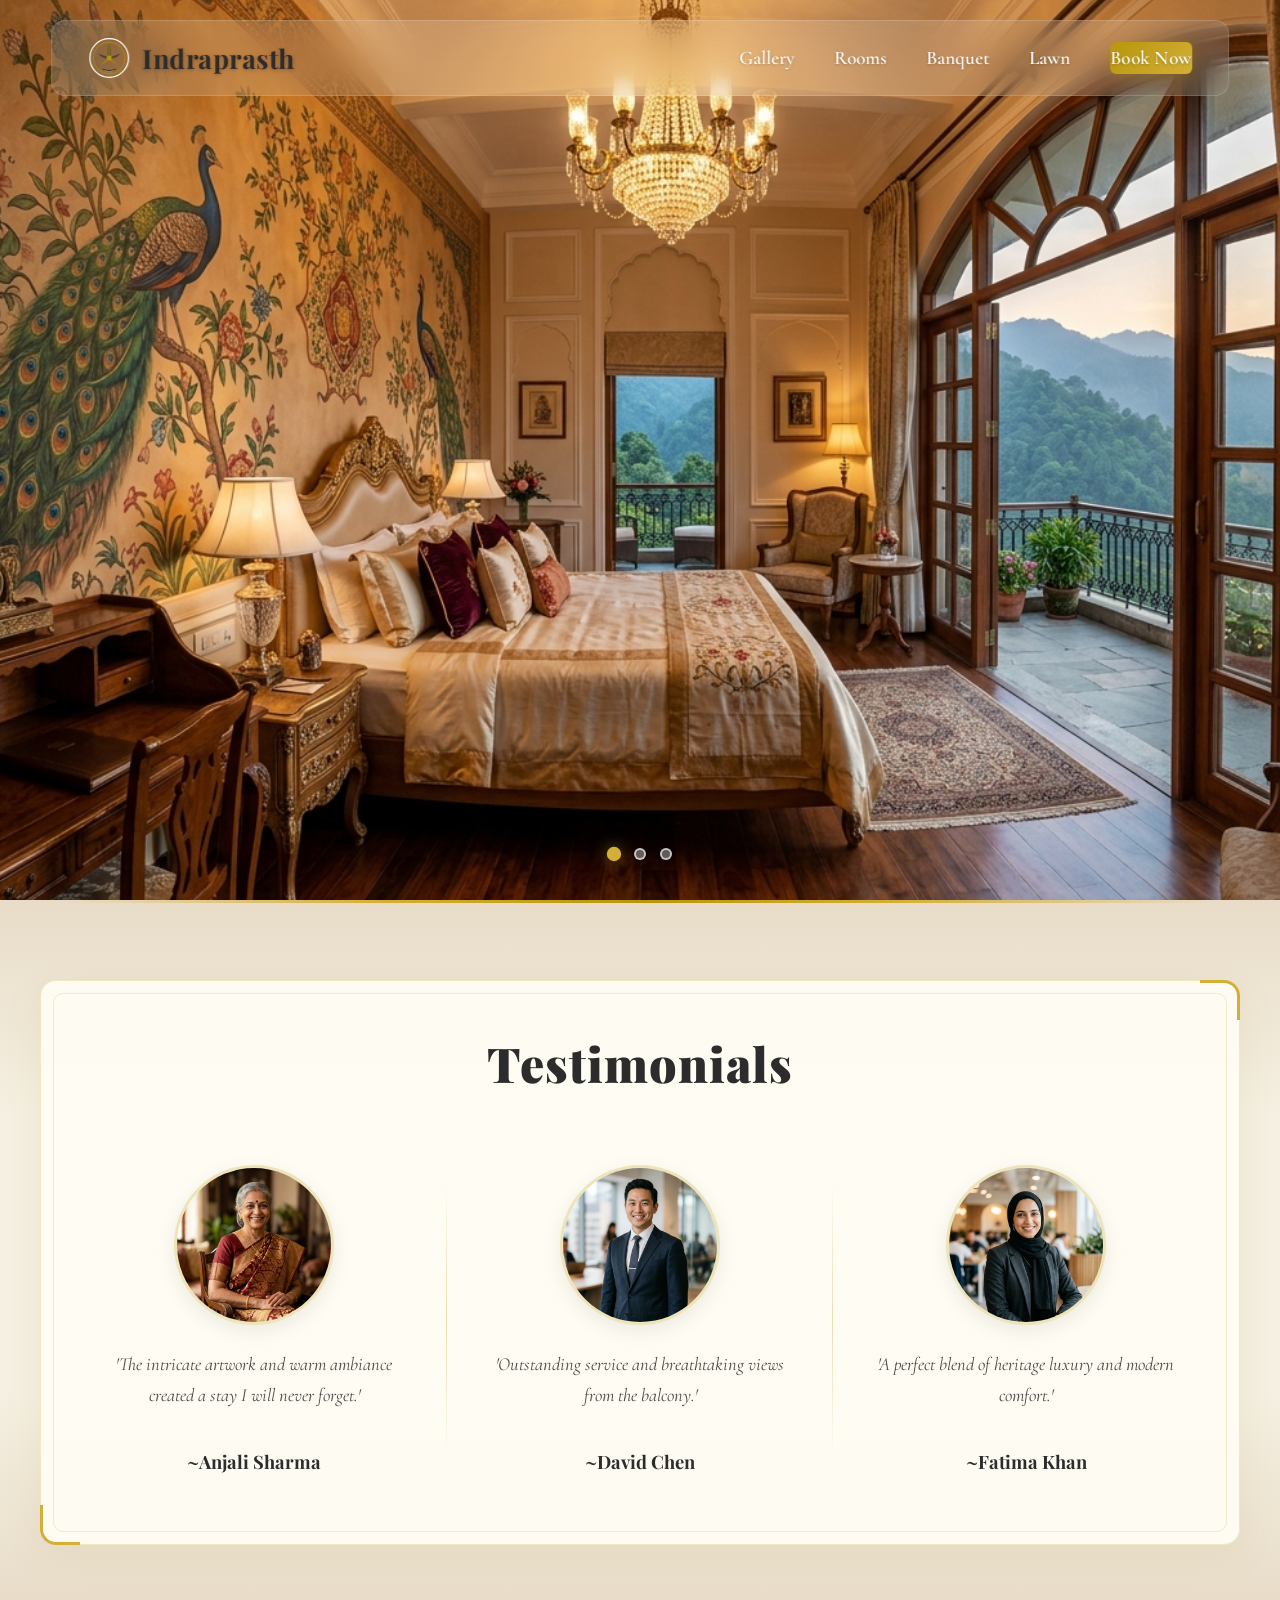
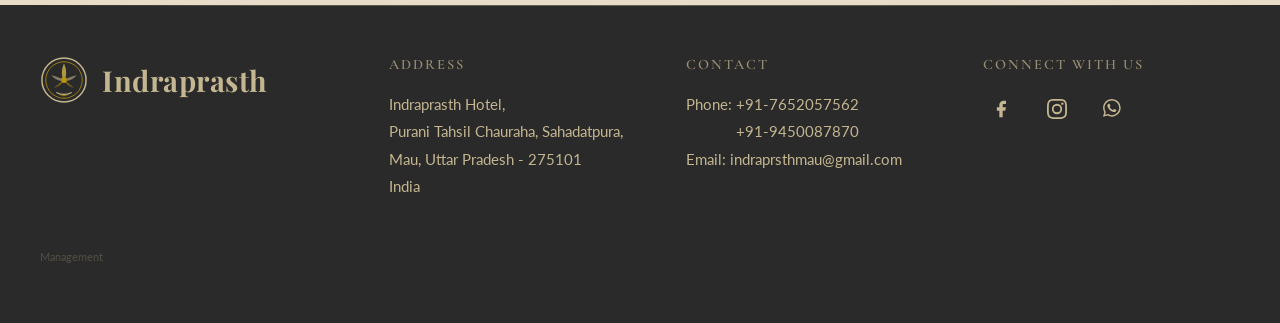
==== commit d39bccb9: "added managment dashboard and majour changes." ====
--- a/index.html
+++ b/index.html
@@ -5,8 +5,8 @@
     <meta charset="UTF-8">
     <meta name="viewport" content="width=device-width, initial-scale=1.0">
     <meta name="description"
-        content="Indraprasth Hotel, Varanasi - Experience heritage luxury with breathtaking views, exquisite rooms and world-class hospitality.">
-    <title>Indraprasth Hotel | Heritage Luxury in Varanasi</title>
+        content="Indraprasth Hotel, Mau - Experience heritage luxury with breathtaking views, exquisite rooms and world-class hospitality.">
+    <title>Indraprasth Hotel | Heritage Luxury in Mau</title>
     <link rel="stylesheet" href="styles.css">
 </head>
 
@@ -40,7 +40,7 @@
             <a href="rooms.html">Rooms</a>
             <a href="#">Banquet</a>
             <a href="#">Lawn</a>
-            <a href="#" class="btn-book-now">Book Now</a>
+            <a href="booking.html" class="btn-book-now">Book Now</a>
         </div>
         <div class="navbar-toggle" id="navToggle" onclick="toggleMenu()">
             <span></span>
@@ -193,6 +193,7 @@
                     </a>
                 </div>
             </div>
+            <a href="login.html" style="font-size:0.7rem;color:rgba(196,182,144,0.25);margin-top:10px;display:inline-block;">Management</a>
         </div>
     </footer>
 
--- a/styles.css
+++ b/styles.css
@@ -932,3 +932,1297 @@
     border-left: 3px solid #d4af37;
     border-bottom-left-radius: 16px;
 }
+
+/* ============================================
+   BOOKING PAGE
+   ============================================ */
+.booking-hero {
+    position: relative;
+    width: 100%;
+    min-height: 100vh;
+    display: flex;
+    align-items: center;
+    justify-content: center;
+    overflow: hidden;
+    padding: 100px 0 40px;
+}
+
+.booking-hero-bg {
+    position: absolute;
+    top: 0;
+    left: 0;
+    width: 100%;
+    height: 100%;
+    z-index: 0;
+}
+
+.booking-hero-bg img {
+    width: 100%;
+    height: 100%;
+    object-fit: cover;
+    object-position: center;
+}
+
+.booking-hero-overlay {
+    position: absolute;
+    top: 0;
+    left: 0;
+    width: 100%;
+    height: 100%;
+    background: linear-gradient(135deg, rgba(20, 15, 5, 0.82) 0%, rgba(42, 32, 12, 0.75) 50%, rgba(20, 15, 5, 0.85) 100%);
+    z-index: 1;
+}
+
+.booking-card {
+    position: relative;
+    z-index: 10;
+    width: 90%;
+    max-width: 540px;
+    padding: 48px 44px;
+    background: rgba(255, 253, 245, 0.92);
+    backdrop-filter: blur(20px);
+    -webkit-backdrop-filter: blur(20px);
+    border-radius: 18px;
+    border: 1px solid rgba(184, 150, 12, 0.2);
+    box-shadow: 0 20px 60px rgba(0, 0, 0, 0.25), 0 0 0 1px rgba(255, 255, 255, 0.1) inset;
+    animation: fadeInUp 0.6s ease-out;
+    transition: opacity 0.5s ease, transform 0.5s ease;
+}
+
+.booking-card.hide {
+    opacity: 0;
+    transform: translateY(20px) scale(0.97);
+}
+
+.booking-card-header {
+    text-align: center;
+    margin-bottom: 32px;
+}
+
+.booking-title {
+    font-family: 'Playfair Display', serif;
+    font-size: 2.2rem;
+    font-weight: 900;
+    color: #2c2c2c;
+    letter-spacing: 0.5px;
+    margin-bottom: 8px;
+}
+
+.booking-subtitle {
+    font-family: 'Cormorant Garamond', serif;
+    font-size: 1.1rem;
+    color: #6a6a6a;
+    font-style: italic;
+    margin-bottom: 16px;
+}
+
+.booking-title-line {
+    width: 60px;
+    height: 3px;
+    background: linear-gradient(90deg, #b8960c, #d4af37);
+    margin: 0 auto;
+    border-radius: 2px;
+}
+
+/* Form Styles (shared across booking, login, dashboard) */
+.form-group {
+    margin-bottom: 20px;
+}
+
+.form-group label {
+    display: block;
+    font-family: 'Cormorant Garamond', serif;
+    font-size: 0.95rem;
+    font-weight: 600;
+    color: #4a4a4a;
+    margin-bottom: 8px;
+    letter-spacing: 0.5px;
+    text-transform: uppercase;
+}
+
+.optional-label {
+    text-transform: none;
+    font-weight: 400;
+    font-size: 0.85rem;
+    color: #999;
+}
+
+.form-group input,
+.form-group select {
+    width: 100%;
+    padding: 14px 18px;
+    font-family: 'Lato', sans-serif;
+    font-size: 1rem;
+    color: #3a3a3a;
+    background: rgba(255, 253, 245, 0.8);
+    border: 1.5px solid rgba(184, 150, 12, 0.2);
+    border-radius: 10px;
+    outline: none;
+    transition: border-color 0.3s ease, box-shadow 0.3s ease, background 0.3s ease;
+}
+
+.form-group input:focus,
+.form-group select:focus {
+    border-color: #b8960c;
+    box-shadow: 0 0 0 3px rgba(184, 150, 12, 0.1);
+    background: #fff;
+}
+
+.form-group input::placeholder {
+    color: #aaa;
+}
+
+.form-row {
+    display: grid;
+    grid-template-columns: 1fr 1fr;
+    gap: 16px;
+}
+
+/* Availability Status */
+.availability-status {
+    margin-bottom: 16px;
+    min-height: 0;
+    overflow: hidden;
+    transition: min-height 0.3s ease;
+}
+
+.availability-status.show {
+    min-height: 24px;
+}
+
+.status-available {
+    display: inline-block;
+    padding: 8px 16px;
+    background: rgba(34, 139, 34, 0.08);
+    border: 1px solid rgba(34, 139, 34, 0.2);
+    border-radius: 8px;
+    color: #228B22;
+    font-size: 0.9rem;
+    font-weight: 600;
+    animation: fadeIn 0.3s ease;
+}
+
+.status-unavailable {
+    display: inline-block;
+    padding: 8px 16px;
+    background: rgba(178, 34, 34, 0.08);
+    border: 1px solid rgba(178, 34, 34, 0.2);
+    border-radius: 8px;
+    color: #B22222;
+    font-size: 0.9rem;
+    font-weight: 600;
+    animation: fadeIn 0.3s ease;
+}
+
+.status-checking {
+    display: inline-block;
+    padding: 8px 16px;
+    color: #8a6d0b;
+    font-size: 0.9rem;
+    font-style: italic;
+}
+
+.btn-switch-type {
+    display: inline-block;
+    margin-left: 12px;
+    padding: 6px 18px;
+    font-family: 'Cormorant Garamond', serif;
+    font-size: 0.95rem;
+    font-weight: 700;
+    color: #fff;
+    background: linear-gradient(135deg, #b8960c, #d4af37);
+    border: none;
+    border-radius: 6px;
+    cursor: pointer;
+    transition: all 0.3s ease;
+    box-shadow: 0 3px 10px rgba(184, 150, 12, 0.3);
+    vertical-align: middle;
+}
+
+.btn-switch-type:hover {
+    background: linear-gradient(135deg, #8a6d0b, #b8960c);
+    transform: translateY(-1px);
+    box-shadow: 0 5px 15px rgba(184, 150, 12, 0.4);
+}
+
+/* Submit Button */
+.btn-submit {
+    width: 100%;
+    padding: 16px;
+    font-family: 'Cormorant Garamond', serif;
+    font-size: 1.2rem;
+    font-weight: 700;
+    color: #fff;
+    background: linear-gradient(135deg, #b8960c, #d4af37);
+    border: none;
+    border-radius: 10px;
+    cursor: pointer;
+    letter-spacing: 0.5px;
+    transition: all 0.35s ease;
+    box-shadow: 0 4px 15px rgba(184, 150, 12, 0.3);
+    position: relative;
+    overflow: hidden;
+}
+
+.btn-submit:hover:not(:disabled) {
+    background: linear-gradient(135deg, #8a6d0b, #b8960c);
+    box-shadow: 0 6px 25px rgba(184, 150, 12, 0.45);
+    transform: translateY(-2px);
+}
+
+.btn-submit:disabled {
+    opacity: 0.6;
+    cursor: not-allowed;
+    transform: none;
+}
+
+.btn-submit .btn-loader {
+    display: none;
+    align-items: center;
+    justify-content: center;
+    gap: 8px;
+}
+
+.btn-submit.loading .btn-text {
+    display: none;
+}
+
+.btn-submit.loading .btn-loader {
+    display: flex;
+}
+
+.spinner {
+    width: 20px;
+    height: 20px;
+    animation: spin 1s linear infinite;
+}
+
+@keyframes spin {
+    to { transform: rotate(360deg); }
+}
+
+/* ---- Success Card ---- */
+.booking-success {
+    position: relative;
+    z-index: 10;
+    display: none;
+    animation: fadeInUp 0.6s ease-out;
+}
+
+.booking-success.show {
+    display: block;
+}
+
+.success-card {
+    width: 90%;
+    max-width: 480px;
+    margin: 0 auto;
+    padding: 50px 44px;
+    background: rgba(255, 253, 245, 0.95);
+    backdrop-filter: blur(20px);
+    border-radius: 18px;
+    border: 1px solid rgba(184, 150, 12, 0.2);
+    box-shadow: 0 20px 60px rgba(0, 0, 0, 0.25);
+    text-align: center;
+    position: relative;
+}
+
+.success-icon svg {
+    width: 72px;
+    height: 72px;
+    margin-bottom: 20px;
+}
+
+.checkmark-path {
+    stroke-dasharray: 40;
+    stroke-dashoffset: 40;
+    animation: drawCheck 0.5s ease-out 0.3s forwards;
+}
+
+@keyframes drawCheck {
+    to { stroke-dashoffset: 0; }
+}
+
+.success-title {
+    font-family: 'Playfair Display', serif;
+    font-size: 2rem;
+    font-weight: 900;
+    color: #2c2c2c;
+    margin-bottom: 10px;
+}
+
+.success-message {
+    font-family: 'Cormorant Garamond', serif;
+    font-size: 1.1rem;
+    color: #6a6a6a;
+    font-style: italic;
+    margin-bottom: 28px;
+}
+
+.success-details {
+    text-align: left;
+    padding: 20px 24px;
+    background: rgba(184, 150, 12, 0.06);
+    border: 1px solid rgba(184, 150, 12, 0.15);
+    border-radius: 12px;
+    margin-bottom: 28px;
+}
+
+.detail-row {
+    display: flex;
+    justify-content: space-between;
+    padding: 8px 0;
+    border-bottom: 1px solid rgba(184, 150, 12, 0.1);
+    font-family: 'Lato', sans-serif;
+    font-size: 0.95rem;
+    color: #5a5a5a;
+}
+
+.detail-row:last-child {
+    border-bottom: none;
+}
+
+.detail-row strong {
+    color: #2c2c2c;
+}
+
+.btn-back-home {
+    display: inline-block;
+    padding: 14px 36px;
+    font-family: 'Cormorant Garamond', serif;
+    font-size: 1.1rem;
+    font-weight: 700;
+    color: #fff;
+    background: linear-gradient(135deg, #b8960c, #d4af37);
+    border-radius: 10px;
+    letter-spacing: 0.5px;
+    transition: all 0.35s ease;
+    box-shadow: 0 4px 15px rgba(184, 150, 12, 0.3);
+}
+
+.btn-back-home:hover {
+    background: linear-gradient(135deg, #8a6d0b, #b8960c);
+    transform: translateY(-2px);
+    box-shadow: 0 6px 25px rgba(184, 150, 12, 0.45);
+}
+
+/* ============================================
+   LOGIN PAGE
+   ============================================ */
+.login-section {
+    min-height: 100vh;
+    display: flex;
+    align-items: center;
+    justify-content: center;
+    background: linear-gradient(135deg, #f5f0e1 0%, #e8dcc8 50%, #f5f0e1 100%);
+    position: relative;
+    overflow: hidden;
+}
+
+.login-bg-pattern {
+    position: absolute;
+    top: 0;
+    left: 0;
+    width: 100%;
+    height: 100%;
+    background-image:
+        radial-gradient(circle at 20% 50%, rgba(184, 150, 12, 0.04) 0%, transparent 50%),
+        radial-gradient(circle at 80% 50%, rgba(184, 150, 12, 0.04) 0%, transparent 50%),
+        radial-gradient(circle at 50% 20%, rgba(184, 150, 12, 0.03) 0%, transparent 40%);
+}
+
+.login-card {
+    position: relative;
+    z-index: 10;
+    width: 90%;
+    max-width: 440px;
+    padding: 50px 44px;
+    background: rgba(255, 253, 245, 0.95);
+    backdrop-filter: blur(20px);
+    -webkit-backdrop-filter: blur(20px);
+    border-radius: 18px;
+    border: 1px solid rgba(184, 150, 12, 0.2);
+    box-shadow: 0 16px 50px rgba(138, 109, 11, 0.12),
+                0 2px 8px rgba(0, 0, 0, 0.04);
+    animation: fadeInUp 0.6s ease-out;
+    text-align: center;
+}
+
+.login-logo {
+    display: flex;
+    align-items: center;
+    justify-content: center;
+    gap: 12px;
+    margin-bottom: 28px;
+}
+
+.login-logo .logo-icon {
+    width: 48px;
+    height: 48px;
+}
+
+.login-logo .logo-text {
+    font-family: 'Playfair Display', serif;
+    font-size: 1.8rem;
+    font-weight: 700;
+    color: #2c2c2c;
+}
+
+.login-title {
+    font-family: 'Playfair Display', serif;
+    font-size: 1.6rem;
+    font-weight: 700;
+    color: #2c2c2c;
+    margin-bottom: 6px;
+}
+
+.login-subtitle {
+    font-family: 'Cormorant Garamond', serif;
+    font-size: 1rem;
+    color: #8a8a8a;
+    font-style: italic;
+    margin-bottom: 16px;
+}
+
+.login-card .form-group {
+    text-align: left;
+}
+
+.login-error {
+    display: none;
+    padding: 10px 16px;
+    background: rgba(178, 34, 34, 0.08);
+    border: 1px solid rgba(178, 34, 34, 0.2);
+    border-radius: 8px;
+    color: #B22222;
+    font-size: 0.9rem;
+    font-weight: 600;
+    margin-bottom: 16px;
+    animation: fadeIn 0.3s ease;
+}
+
+.login-error.show {
+    display: block;
+}
+
+.login-back-link {
+    display: inline-block;
+    margin-top: 24px;
+    font-family: 'Cormorant Garamond', serif;
+    font-size: 1rem;
+    font-weight: 600;
+    color: #8a6d0b;
+    transition: color 0.3s ease;
+}
+
+.login-back-link:hover {
+    color: #b8960c;
+}
+
+/* ============================================
+   DASHBOARD PAGE
+   ============================================ */
+.dashboard-body {
+    background: #1a1a2e;
+    min-height: 100vh;
+}
+
+/* Dashboard Header */
+.dash-header {
+    position: sticky;
+    top: 0;
+    z-index: 100;
+    background: rgba(26, 26, 46, 0.95);
+    backdrop-filter: blur(16px);
+    border-bottom: 1px solid rgba(184, 150, 12, 0.15);
+}
+
+.dash-header-inner {
+    max-width: 1400px;
+    margin: 0 auto;
+    padding: 16px 36px;
+    display: flex;
+    align-items: center;
+    justify-content: space-between;
+}
+
+.dash-header .logo-text {
+    font-family: 'Playfair Display', serif;
+    font-size: 1.5rem;
+    font-weight: 700;
+    color: #c4b690;
+}
+
+.dash-header .logo-icon {
+    width: 38px;
+    height: 38px;
+}
+
+.dash-header-right {
+    display: flex;
+    align-items: center;
+    gap: 20px;
+}
+
+.dash-live-badge {
+    display: flex;
+    align-items: center;
+    gap: 8px;
+    padding: 6px 16px;
+    background: rgba(184, 150, 12, 0.1);
+    border: 1px solid rgba(184, 150, 12, 0.2);
+    border-radius: 20px;
+    font-family: 'Lato', sans-serif;
+    font-size: 0.85rem;
+    font-weight: 600;
+    color: #8a8a8a;
+    letter-spacing: 1px;
+    text-transform: uppercase;
+    transition: all 0.3s ease;
+}
+
+.dash-live-badge.connected {
+    color: #4ade80;
+    border-color: rgba(74, 222, 128, 0.3);
+    background: rgba(74, 222, 128, 0.08);
+}
+
+.live-dot {
+    width: 8px;
+    height: 8px;
+    border-radius: 50%;
+    background: #8a8a8a;
+    transition: background 0.3s ease;
+}
+
+.dash-live-badge.connected .live-dot {
+    background: #4ade80;
+    animation: pulse 2s infinite;
+}
+
+@keyframes pulse {
+    0%, 100% { opacity: 1; }
+    50% { opacity: 0.4; }
+}
+
+.btn-logout {
+    display: flex;
+    align-items: center;
+    gap: 8px;
+    padding: 10px 22px;
+    font-family: 'Cormorant Garamond', serif;
+    font-size: 1rem;
+    font-weight: 600;
+    color: #c4b690;
+    background: transparent;
+    border: 1.5px solid rgba(196, 182, 144, 0.3);
+    border-radius: 8px;
+    cursor: pointer;
+    transition: all 0.3s ease;
+}
+
+.btn-logout:hover {
+    background: rgba(196, 182, 144, 0.1);
+    border-color: #c4b690;
+    color: #d4af37;
+}
+
+.btn-logout svg {
+    width: 18px;
+    height: 18px;
+}
+
+/* Toast Notification */
+.dash-toast {
+    position: fixed;
+    top: 80px;
+    right: 30px;
+    z-index: 200;
+    display: flex;
+    align-items: center;
+    gap: 12px;
+    padding: 16px 24px;
+    background: rgba(26, 26, 46, 0.95);
+    backdrop-filter: blur(16px);
+    border: 1px solid rgba(184, 150, 12, 0.3);
+    border-radius: 12px;
+    box-shadow: 0 10px 40px rgba(0, 0, 0, 0.3);
+    font-family: 'Lato', sans-serif;
+    font-size: 0.95rem;
+    color: #c4b690;
+    transform: translateX(calc(100% + 40px));
+    transition: transform 0.4s cubic-bezier(0.34, 1.56, 0.64, 1);
+}
+
+.dash-toast.show {
+    transform: translateX(0);
+}
+
+.dash-toast svg {
+    width: 22px;
+    height: 22px;
+    flex-shrink: 0;
+}
+
+/* Dashboard Main */
+.dash-main {
+    max-width: 1400px;
+    margin: 0 auto;
+    padding: 32px 36px;
+}
+
+.dash-grid {
+    display: grid;
+    grid-template-columns: 1.6fr 1fr;
+    gap: 28px;
+    align-items: start;
+}
+
+.dash-panel {
+    background: rgba(255, 253, 245, 0.04);
+    border: 1px solid rgba(184, 150, 12, 0.12);
+    border-radius: 16px;
+    padding: 32px;
+    backdrop-filter: blur(8px);
+}
+
+.dash-panel-header {
+    margin-bottom: 24px;
+}
+
+.dash-panel-title {
+    display: flex;
+    align-items: center;
+    gap: 10px;
+    font-family: 'Playfair Display', serif;
+    font-size: 1.35rem;
+    font-weight: 700;
+    color: #c4b690;
+    margin-bottom: 4px;
+}
+
+.dash-panel-title svg {
+    width: 22px;
+    height: 22px;
+    stroke: #b8960c;
+}
+
+.dash-panel-desc {
+    font-family: 'Cormorant Garamond', serif;
+    font-size: 0.95rem;
+    color: #8a8a8a;
+    font-style: italic;
+    margin-top: 4px;
+}
+
+/* Dashboard Forms - dark theme overrides */
+.dash-panel .form-group label {
+    color: #b0a580;
+}
+
+.dash-panel .form-group input,
+.dash-panel .form-group select {
+    background: rgba(255, 253, 245, 0.06);
+    border-color: rgba(184, 150, 12, 0.15);
+    color: #e8dcc8;
+}
+
+.dash-panel .form-group input:focus,
+.dash-panel .form-group select:focus {
+    background: rgba(255, 253, 245, 0.1);
+    border-color: #b8960c;
+    box-shadow: 0 0 0 3px rgba(184, 150, 12, 0.1);
+}
+
+.dash-panel .form-group input::placeholder {
+    color: #6a6a6a;
+}
+
+.dash-panel .form-group select option {
+    background: #2a2a3e;
+    color: #e8dcc8;
+}
+
+/* Date Picker Row */
+.dash-date-picker-row {
+    display: flex;
+    gap: 16px;
+    align-items: flex-end;
+    margin-bottom: 28px;
+}
+
+.dash-date-picker-row .form-group {
+    flex: 1;
+    margin-bottom: 0;
+}
+
+.btn-search {
+    display: flex;
+    align-items: center;
+    gap: 8px;
+    padding: 14px 24px;
+    font-family: 'Cormorant Garamond', serif;
+    font-size: 1rem;
+    font-weight: 700;
+    color: #fff;
+    background: linear-gradient(135deg, #b8960c, #d4af37);
+    border: none;
+    border-radius: 10px;
+    cursor: pointer;
+    transition: all 0.35s ease;
+    box-shadow: 0 4px 15px rgba(184, 150, 12, 0.3);
+    white-space: nowrap;
+}
+
+.btn-search:hover {
+    background: linear-gradient(135deg, #8a6d0b, #b8960c);
+    transform: translateY(-2px);
+    box-shadow: 0 6px 22px rgba(184, 150, 12, 0.45);
+}
+
+.btn-search svg {
+    width: 18px;
+    height: 18px;
+    stroke: #fff;
+}
+
+/* Results Area */
+.dash-results-header {
+    display: flex;
+    align-items: center;
+    justify-content: space-between;
+    margin-bottom: 16px;
+    padding-bottom: 12px;
+    border-bottom: 1px solid rgba(184, 150, 12, 0.1);
+}
+
+.dash-results-header h3 {
+    font-family: 'Playfair Display', serif;
+    font-size: 1.1rem;
+    font-weight: 700;
+    color: #c4b690;
+}
+
+.dash-results-count {
+    padding: 4px 14px;
+    background: rgba(184, 150, 12, 0.1);
+    border: 1px solid rgba(184, 150, 12, 0.2);
+    border-radius: 20px;
+    font-family: 'Lato', sans-serif;
+    font-size: 0.85rem;
+    color: #b8960c;
+    font-weight: 600;
+}
+
+/* Empty State */
+.dash-empty-state {
+    display: flex;
+    flex-direction: column;
+    align-items: center;
+    justify-content: center;
+    padding: 60px 20px;
+    text-align: center;
+}
+
+.dash-empty-state svg {
+    width: 48px;
+    height: 48px;
+    margin-bottom: 16px;
+    opacity: 0.5;
+}
+
+.dash-empty-state p {
+    font-family: 'Cormorant Garamond', serif;
+    font-size: 1.1rem;
+    color: #6a6a6a;
+    font-style: italic;
+}
+
+.dash-no-results {
+    display: flex;
+    align-items: center;
+    justify-content: center;
+    padding: 40px 20px;
+}
+
+.dash-no-results p {
+    font-family: 'Cormorant Garamond', serif;
+    font-size: 1.05rem;
+    color: #6a6a6a;
+    font-style: italic;
+}
+
+/* Bookings Table */
+.dash-table-wrap {
+    overflow-x: auto;
+    border-radius: 10px;
+    border: 1px solid rgba(184, 150, 12, 0.1);
+}
+
+.dash-table {
+    width: 100%;
+    border-collapse: collapse;
+    font-family: 'Lato', sans-serif;
+}
+
+.dash-table thead {
+    background: rgba(184, 150, 12, 0.08);
+}
+
+.dash-table th {
+    padding: 14px 18px;
+    text-align: left;
+    font-family: 'Cormorant Garamond', serif;
+    font-size: 0.85rem;
+    font-weight: 600;
+    color: #b8960c;
+    text-transform: uppercase;
+    letter-spacing: 1px;
+    border-bottom: 1px solid rgba(184, 150, 12, 0.15);
+}
+
+.dash-table td {
+    padding: 14px 18px;
+    font-size: 0.95rem;
+    color: #c4b690;
+    border-bottom: 1px solid rgba(184, 150, 12, 0.06);
+    vertical-align: middle;
+}
+
+.dash-table tbody tr {
+    transition: background 0.3s ease;
+}
+
+.dash-table tbody tr:hover {
+    background: rgba(184, 150, 12, 0.04);
+}
+
+.room-badge {
+    display: inline-block;
+    padding: 4px 12px;
+    background: linear-gradient(135deg, rgba(184, 150, 12, 0.15), rgba(212, 175, 55, 0.1));
+    border: 1px solid rgba(184, 150, 12, 0.25);
+    border-radius: 6px;
+    font-weight: 700;
+    font-size: 0.9rem;
+    color: #d4af37;
+}
+
+.nights-badge {
+    display: inline-flex;
+    align-items: center;
+    justify-content: center;
+    width: 32px;
+    height: 32px;
+    background: rgba(184, 150, 12, 0.1);
+    border: 1px solid rgba(184, 150, 12, 0.2);
+    border-radius: 50%;
+    font-weight: 700;
+    font-size: 0.9rem;
+    color: #d4af37;
+}
+
+/* Manual Status */
+.manual-status {
+    margin-bottom: 16px;
+    min-height: 0;
+    overflow: hidden;
+    transition: min-height 0.3s ease;
+}
+
+.manual-status.show {
+    min-height: 24px;
+}
+
+/* ============================================
+   CALENDAR STYLES
+   ============================================ */
+.calendar-nav {
+    display: flex;
+    align-items: center;
+    justify-content: space-between;
+    margin-bottom: 20px;
+    padding: 0 4px;
+}
+
+.cal-month-label {
+    font-family: 'Playfair Display', serif;
+    font-size: 1.25rem;
+    font-weight: 700;
+    color: #d4af37;
+    letter-spacing: 0.5px;
+}
+
+.cal-nav-btn {
+    display: flex;
+    align-items: center;
+    justify-content: center;
+    width: 38px;
+    height: 38px;
+    border: 1px solid rgba(184, 150, 12, 0.2);
+    border-radius: 10px;
+    background: rgba(184, 150, 12, 0.06);
+    cursor: pointer;
+    transition: all 0.25s ease;
+}
+
+.cal-nav-btn svg {
+    width: 18px;
+    height: 18px;
+    stroke: #c4b690;
+}
+
+.cal-nav-btn:hover {
+    background: rgba(184, 150, 12, 0.15);
+    border-color: #b8960c;
+    transform: scale(1.05);
+}
+
+.calendar-weekdays {
+    display: grid;
+    grid-template-columns: repeat(7, 1fr);
+    gap: 2px;
+    margin-bottom: 6px;
+}
+
+.calendar-weekdays div {
+    text-align: center;
+    padding: 8px 0;
+    font-family: 'Lato', sans-serif;
+    font-size: 0.75rem;
+    font-weight: 700;
+    color: #8a6d0b;
+    text-transform: uppercase;
+    letter-spacing: 1px;
+}
+
+.calendar-days {
+    display: grid;
+    grid-template-columns: repeat(7, 1fr);
+    gap: 3px;
+}
+
+.cal-day {
+    position: relative;
+    display: flex;
+    flex-direction: column;
+    align-items: center;
+    justify-content: center;
+    aspect-ratio: 1;
+    border-radius: 10px;
+    cursor: pointer;
+    transition: all 0.2s ease;
+    background: rgba(255, 253, 245, 0.03);
+    border: 1px solid transparent;
+    min-height: 48px;
+}
+
+.cal-day.empty {
+    cursor: default;
+    background: transparent;
+}
+
+.cal-day-num {
+    font-family: 'Lato', sans-serif;
+    font-size: 0.95rem;
+    font-weight: 600;
+    color: #c4b690;
+    line-height: 1;
+}
+
+.cal-day:not(.empty):hover {
+    background: rgba(184, 150, 12, 0.08);
+    border-color: rgba(184, 150, 12, 0.2);
+    transform: scale(1.05);
+}
+
+.cal-day.today {
+    background: rgba(184, 150, 12, 0.1);
+    border-color: rgba(184, 150, 12, 0.3);
+}
+
+.cal-day.today .cal-day-num {
+    color: #d4af37;
+    font-weight: 800;
+}
+
+.cal-day.selected {
+    background: linear-gradient(135deg, rgba(184, 150, 12, 0.2), rgba(212, 175, 55, 0.15));
+    border-color: #b8960c;
+    box-shadow: 0 0 12px rgba(184, 150, 12, 0.2);
+}
+
+.cal-day.selected .cal-day-num {
+    color: #fff;
+}
+
+.cal-day.has-booking {
+    background: rgba(74, 222, 128, 0.06);
+}
+
+.cal-day.has-booking .cal-day-num {
+    color: #e8dcc8;
+}
+
+/* Booking Dots */
+.cal-dots {
+    display: flex;
+    gap: 3px;
+    margin-top: 3px;
+    justify-content: center;
+}
+
+.cal-dot {
+    width: 5px;
+    height: 5px;
+    border-radius: 50%;
+    background: #4ade80;
+    animation: dotPulse 2s ease-in-out infinite;
+}
+
+.cal-dot:nth-child(2) { animation-delay: 0.3s; }
+.cal-dot:nth-child(3) { animation-delay: 0.6s; }
+.cal-dot:nth-child(4) { animation-delay: 0.9s; }
+
+@keyframes dotPulse {
+    0%, 100% { opacity: 1; }
+    50% { opacity: 0.5; }
+}
+
+/* ============================================
+   UPCOMING GUESTS STYLES
+   ============================================ */
+.upcoming-list {
+    max-height: 520px;
+    overflow-y: auto;
+    scrollbar-width: thin;
+    scrollbar-color: rgba(184, 150, 12, 0.2) transparent;
+}
+
+.upcoming-list::-webkit-scrollbar {
+    width: 5px;
+}
+
+.upcoming-list::-webkit-scrollbar-thumb {
+    background: rgba(184, 150, 12, 0.2);
+    border-radius: 10px;
+}
+
+.upcoming-empty {
+    display: flex;
+    flex-direction: column;
+    align-items: center;
+    justify-content: center;
+    padding: 50px 20px;
+    text-align: center;
+}
+
+.upcoming-empty svg {
+    width: 42px;
+    height: 42px;
+    margin-bottom: 14px;
+}
+
+.upcoming-empty p {
+    font-family: 'Cormorant Garamond', serif;
+    font-size: 1.05rem;
+    color: #6a6a6a;
+    font-style: italic;
+}
+
+.upcoming-day {
+    margin-bottom: 20px;
+}
+
+.upcoming-day:last-child {
+    margin-bottom: 0;
+}
+
+.upcoming-day-header {
+    display: flex;
+    align-items: center;
+    justify-content: space-between;
+    padding: 8px 14px;
+    background: rgba(184, 150, 12, 0.08);
+    border: 1px solid rgba(184, 150, 12, 0.12);
+    border-radius: 10px;
+    margin-bottom: 10px;
+}
+
+.upcoming-date {
+    font-family: 'Playfair Display', serif;
+    font-size: 0.95rem;
+    font-weight: 700;
+    color: #c4b690;
+}
+
+.upcoming-rel {
+    font-family: 'Lato', sans-serif;
+    font-size: 0.8rem;
+    font-weight: 600;
+    color: #4ade80;
+    padding: 3px 12px;
+    background: rgba(74, 222, 128, 0.08);
+    border: 1px solid rgba(74, 222, 128, 0.15);
+    border-radius: 20px;
+}
+
+.upcoming-card {
+    padding: 14px 16px;
+    background: rgba(255, 253, 245, 0.04);
+    border: 1px solid rgba(184, 150, 12, 0.08);
+    border-radius: 10px;
+    margin-bottom: 8px;
+    transition: all 0.25s ease;
+}
+
+.upcoming-card:last-child {
+    margin-bottom: 0;
+}
+
+.upcoming-card:hover {
+    background: rgba(184, 150, 12, 0.06);
+    border-color: rgba(184, 150, 12, 0.2);
+}
+
+.upcoming-guest-name {
+    font-family: 'Playfair Display', serif;
+    font-size: 1.05rem;
+    font-weight: 700;
+    color: #e8dcc8;
+    margin-bottom: 10px;
+}
+
+.upcoming-details-grid {
+    display: grid;
+    grid-template-columns: 1fr 1fr;
+    gap: 6px 16px;
+}
+
+.upcoming-detail {
+    font-family: 'Lato', sans-serif;
+    font-size: 0.85rem;
+    color: #a09878;
+    display: flex;
+    align-items: center;
+    gap: 6px;
+}
+
+.upcoming-detail span {
+    font-size: 0.9rem;
+    width: 20px;
+    text-align: center;
+    flex-shrink: 0;
+}
+
+/* Slide-in animation for table rows */
+.slide-in {
+    animation: slideInRow 0.4s ease-out both;
+}
+
+@keyframes slideInRow {
+    from {
+        opacity: 0;
+        transform: translateX(-20px);
+    }
+    to {
+        opacity: 1;
+        transform: translateX(0);
+    }
+}
+
+/* ============================================
+   SHARED ANIMATIONS
+   ============================================ */
+@keyframes fadeInUp {
+    from {
+        opacity: 0;
+        transform: translateY(30px);
+    }
+    to {
+        opacity: 1;
+        transform: translateY(0);
+    }
+}
+
+@keyframes fadeIn {
+    from { opacity: 0; }
+    to { opacity: 1; }
+}
+
+/* ============================================
+   BOOKING / LOGIN / DASHBOARD RESPONSIVE
+   ============================================ */
+@media (max-width: 992px) {
+    .dash-grid {
+        grid-template-columns: 1fr;
+    }
+
+    .booking-card {
+        padding: 36px 28px;
+    }
+
+    .dash-main {
+        padding: 24px 20px;
+    }
+
+    .dash-header-inner {
+        padding: 14px 20px;
+    }
+}
+
+@media (max-width: 600px) {
+    .form-row {
+        grid-template-columns: 1fr;
+    }
+
+    .booking-card {
+        padding: 30px 22px;
+    }
+
+    .booking-title {
+        font-size: 1.8rem;
+    }
+
+    .login-card {
+        padding: 36px 24px;
+    }
+
+    .dash-date-picker-row {
+        flex-direction: column;
+        align-items: stretch;
+    }
+
+    .dash-panel {
+        padding: 22px 18px;
+    }
+
+    .dash-table th,
+    .dash-table td {
+        padding: 10px 12px;
+        font-size: 0.85rem;
+    }
+
+    .dash-toast {
+        right: 12px;
+        left: 12px;
+        transform: translateY(-120%);
+    }
+
+    .dash-toast.show {
+        transform: translateY(0);
+    }
+
+    .cal-day {
+        min-height: 40px;
+        border-radius: 8px;
+    }
+
+    .cal-day-num {
+        font-size: 0.85rem;
+    }
+
+    .upcoming-details-grid {
+        grid-template-columns: 1fr;
+    }
+}
